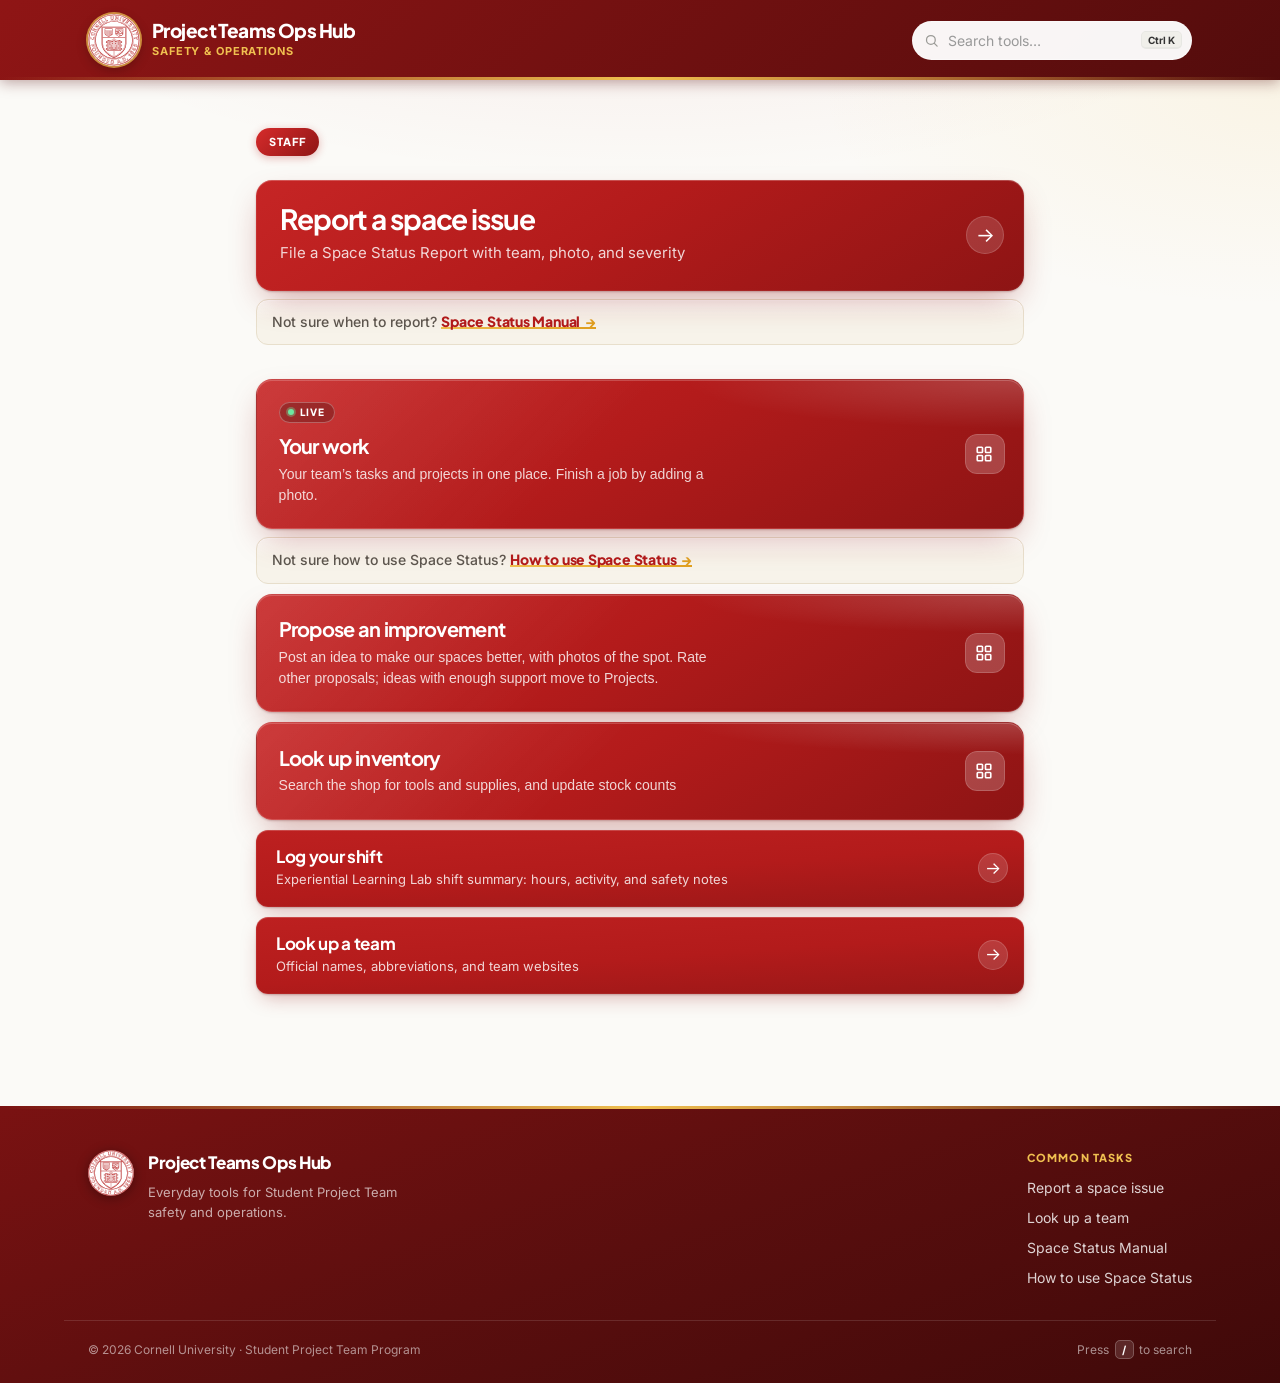
==== index.html @ 14229f73 "added people loop and added the link from admin to staff" ====
<!DOCTYPE html>
<html lang="en">
<!--
  Project Teams Ops Hub, Staff page.
  Everyday staff tasks + the Operations Team's open tasks (live, actionable).
  Admin and Command Center are separate pages, reachable only by shared link.
  Search: app.js | Styling: styles.css | Web app URL: config.js
-->
<head>
  <meta charset="UTF-8">
  <meta name="viewport" content="width=device-width, initial-scale=1.0">
  <title>Project Teams Ops Hub | Cornell</title>
  <link rel="icon" href="assets/favicon.svg" type="image/svg+xml">
  <link rel="preconnect" href="https://fonts.googleapis.com">
  <link rel="preconnect" href="https://fonts.gstatic.com" crossorigin>
  <link rel="stylesheet" href="https://fonts.googleapis.com/css2?family=Inter:wght@400;500;600&family=Plus+Jakarta+Sans:wght@600;700;800&display=swap" media="print" onload="this.media='all';this.onload=null">
  <noscript><link rel="stylesheet" href="https://fonts.googleapis.com/css2?family=Inter:wght@400;500;600&family=Plus+Jakarta+Sans:wght@600;700;800&display=swap"></noscript>
  <link rel="stylesheet" href="styles.css">
</head>
<body>

<div class="app-shell">
  <header class="app-header">
    <div class="header-inner">
      <a href="index.html" class="logo">
        <img src="assets/cornell-seal.svg" alt="Cornell University" class="logo-seal">
        <div class="logo-text-block">
          <div class="logo-text">Project Teams Ops Hub</div>
          <div class="logo-sub">Safety &amp; Operations</div>
        </div>
      </a>
      <div class="header-tools">
        <div class="header-search" role="search">
          <div class="search-box">
            <svg class="search-icon" viewBox="0 0 24 24" fill="none" stroke="currentColor" stroke-width="2" stroke-linecap="round" stroke-linejoin="round" aria-hidden="true"><circle cx="11" cy="11" r="7"></circle><line x1="21" y1="21" x2="16.65" y2="16.65"></line></svg>
            <input type="search" class="search-input" id="search" placeholder="Search tools…" autocomplete="off" aria-label="Search tools">
            <button type="button" class="search-clear" id="search-clear" aria-label="Clear search" hidden>&#10005;</button>
            <kbd class="search-kbd" id="search-kbd">/</kbd>
          </div>
          <div class="search-meta" id="search-meta" hidden>
            <span class="search-count" id="search-count"></span>
            <span class="search-hint"><kbd>&uarr;</kbd><kbd>&darr;</kbd> navigate &middot; <kbd>&crarr;</kbd> open &middot; <kbd>esc</kbd> clear</span>
          </div>
        </div>
      </div>
    </div>
  </header>

  <main class="page-main">
    <h1 class="sr-only">Project Teams Ops Hub</h1>

    <section class="hub-zone is-active" id="staff">
      <h2 class="zone-label">Staff</h2>

      <div class="action-group">
        <div class="category task-block task-featured" id="space" data-keywords="space status report spt stewardship issue manual">
          <a class="action" href="https://forms.gle/6DHYsEPonVtdALps5" target="_blank" rel="noopener" data-keywords="space status report form submit issue">
            <span class="action-title">Report a space issue</span>
            <span class="action-sub">File a Space Status Report with team, photo, and severity</span>
          </a>
          <p class="action-note" data-keywords="spt manual space status report guide runbook">
            Not sure when to report? <a href="https://docs.google.com/document/d/1-pAMO02ul8k7pg9sCfkmVZ5W5p4NuWzaG2ALOWn60hk/edit" target="_blank" rel="noopener">Space Status Manual</a>
          </p>
        </div>

        <div class="category task-block" data-keywords="your work tasks projects operations complete join how to">
          <button type="button" class="action action-dashboard" id="issues-open" data-keywords="your work tasks projects operations team open issues mark complete photos assigned join before after pick">
            <span class="action-badge">Live</span>
            <span class="action-title">Your work</span>
            <span class="action-sub">Your team&rsquo;s tasks and projects in one place. Finish a job by adding a photo.</span>
          </button>
          <p class="action-note" data-keywords="how to use space status guide walkthrough complete task join project">
            Not sure how to use Space Status? <a href="space-status-how-to.html">How to use Space Status</a>
          </p>
        </div>

        <button type="button" class="action category action-dashboard" id="proposals-open" data-new-until="2026-08-28" data-keywords="propose improvement idea proposal suggest vote rate rating stars impact effort review scout space upgrade fix new project swarm">
          <span class="action-badge action-badge--new" hidden>New</span>
          <span class="action-title">Propose an improvement</span>
          <span class="action-sub">Post an idea to make our spaces better, with photos of the spot. Rate other proposals; ideas with enough support move to Projects.</span>
        </button>
        <button type="button" class="action category action-dashboard" id="inventory-open" data-admin data-keywords="inventory stock supplies tools consumables parts materials find item on hand location where in stock look up search shop count update edit add">
          <span class="action-title">Look up inventory</span>
          <span class="action-sub">Search the shop for tools and supplies, and update stock counts</span>
        </button>
        <a class="action category task-block" id="ell" href="https://docs.google.com/forms/d/e/1FAIpQLSfUSbqVXJ8si5c-efXQl8k5LAvvhkTSrSVPWlNCaKUEbNGgog/viewform" target="_blank" rel="noopener" data-keywords="experiential learning lab ell shift summary form log student employee activity lab supply safety">
          <span class="action-title">Log your shift</span>
          <span class="action-sub">Experiential Learning Lab shift summary: hours, activity, and safety notes</span>
        </a>
        <a class="action category task-block" id="teams" href="https://docs.google.com/spreadsheets/d/1Md3bugxLvqHJQ7Htf3tHI-ARXeEQRFBU2zh6ho3XAfQ/edit" target="_blank" rel="noopener" data-keywords="project team names directory lookup abbreviation">
          <span class="action-title">Look up a team</span>
          <span class="action-sub">Official names, abbreviations, and team websites</span>
        </a>
      </div>

      <section class="category people-section" id="people" data-keywords="people roles staff team contact who directory email ops apps projects digital admin">
        <details class="people-fold">
          <summary class="people-head">
            <div class="people-head-text">
              <h3 class="people-label">The team <span class="people-count" id="people-count" hidden></span></h3>
              <p class="people-lede">Who to ask. Tap a name to email.</p>
            </div>
          </summary>
          <div class="people-filters" id="people-filters" hidden></div>
          <div class="people-directory is-loading" id="people-directory"></div>
        </details>
      </section>

    </section>

    <p class="no-results" id="no-results">No tools match your search.</p>
  </main>

  <div class="issues-panel" id="issues-panel" hidden data-embed-query="view=Operations%20Team&amp;act=1">
    <div class="issues-panel-backdrop" id="issues-panel-backdrop" aria-hidden="true"></div>
    <div class="issues-panel-dialog" role="dialog" aria-modal="true" aria-labelledby="issues-panel-title">
      <div class="issues-panel-accent" aria-hidden="true"></div>
      <header class="issues-panel-head">
        <div class="issues-panel-brand">
          <img src="assets/cornell-seal.svg" alt="" class="issues-panel-seal" aria-hidden="true">
          <div>
            <p class="issues-panel-eyebrow">Operations Team</p>
            <h2 class="issues-panel-title" id="issues-panel-title">Your work</h2>
          </div>
        </div>
        <div class="issues-panel-actions">
          <a class="issues-panel-btn issues-panel-btn--secondary" id="issues-panel-ext" href="#" target="_blank" rel="noopener" aria-label="Open full page">
            <svg width="16" height="16" viewBox="0 0 24 24" fill="none" stroke="currentColor" stroke-width="2.2" stroke-linecap="round" stroke-linejoin="round" aria-hidden="true"><path d="M18 13v6a2 2 0 0 1-2 2H5a2 2 0 0 1-2-2V8a2 2 0 0 1 2-2h6"></path><polyline points="15 3 21 3 21 9"></polyline><line x1="10" y1="14" x2="21" y2="3"></line></svg>
            Open full page
          </a>
          <button type="button" class="issues-panel-btn issues-panel-btn--close" id="issues-panel-close" aria-label="Close tasks">
            <svg width="18" height="18" viewBox="0 0 24 24" fill="none" stroke="currentColor" stroke-width="2.2" stroke-linecap="round" aria-hidden="true"><line x1="18" y1="6" x2="6" y2="18"></line><line x1="6" y1="6" x2="18" y2="18"></line></svg>
          </button>
        </div>
      </header>
      <div class="issues-seg" id="issues-seg" role="tablist" aria-label="Tasks or projects">
        <button type="button" class="issues-seg-btn is-active" id="seg-tasks" role="tab" aria-selected="true">Tasks</button>
        <button type="button" class="issues-seg-btn" id="seg-projects" role="tab" aria-selected="false">Projects <span class="issues-seg-new" id="seg-projects-new" hidden>New</span></button>
      </div>
      <div class="issues-embed-body is-loading" id="issues-embed-body">
        <div class="issues-loading" id="issues-loading" role="status" aria-live="polite">
          <div class="issues-loading-mark" aria-hidden="true"></div>
          <p class="issues-loading-text" id="issues-loading-text">Connecting to Space Status…</p>
          <p class="issues-loading-hint" id="issues-loading-hint">Fetching your team&rsquo;s open tasks</p>
          <div class="issues-loading-cards" aria-hidden="true">
            <div class="issues-skeleton-card"></div>
            <div class="issues-skeleton-card"></div>
            <div class="issues-skeleton-card issues-skeleton-card--short"></div>
          </div>
        </div>
        <iframe id="issues-frame" class="issues-frame" title="Operations Team open tasks"></iframe>
      </div>
      <div class="issues-embed-body is-loading" id="projects-embed-body" hidden>
        <div class="issues-loading" role="status" aria-live="polite">
          <div class="issues-loading-mark" aria-hidden="true"></div>
          <p class="issues-loading-text">Loading projects…</p>
          <p class="issues-loading-hint">Fetching projects you can join</p>
          <div class="issues-loading-cards" aria-hidden="true">
            <div class="issues-skeleton-card"></div>
            <div class="issues-skeleton-card issues-skeleton-card--short"></div>
          </div>
        </div>
        <iframe id="projects-frame" class="issues-frame" title="Projects"></iframe>
      </div>
      <p class="issues-fallback" id="issues-fallback" hidden>
        Could not load your tasks here.
        <a class="issues-panel-btn issues-panel-btn--primary issues-panel-btn--inline" id="issues-fallback-link" href="#" target="_blank" rel="noopener">Open in a new tab</a>
      </p>
    </div>
  </div>

  <div class="issues-panel" id="proposals-panel" hidden>
    <div class="issues-panel-backdrop" data-panel-backdrop aria-hidden="true"></div>
    <div class="issues-panel-dialog" role="dialog" aria-modal="true" aria-labelledby="proposals-panel-title">
      <div class="issues-panel-accent" aria-hidden="true"></div>
      <header class="issues-panel-head">
        <div class="issues-panel-brand">
          <img src="assets/cornell-seal.svg" alt="" class="issues-panel-seal" aria-hidden="true">
          <div>
            <p class="issues-panel-eyebrow">Improvements</p>
            <h2 class="issues-panel-title" id="proposals-panel-title">Proposals</h2>
          </div>
        </div>
        <div class="issues-panel-actions">
          <a class="issues-panel-btn issues-panel-btn--secondary" data-panel-ext href="#" target="_blank" rel="noopener" aria-label="Open full page">
            <svg width="16" height="16" viewBox="0 0 24 24" fill="none" stroke="currentColor" stroke-width="2.2" stroke-linecap="round" stroke-linejoin="round" aria-hidden="true"><path d="M18 13v6a2 2 0 0 1-2 2H5a2 2 0 0 1-2-2V8a2 2 0 0 1 2-2h6"></path><polyline points="15 3 21 3 21 9"></polyline><line x1="10" y1="14" x2="21" y2="3"></line></svg>
            Open full page
          </a>
          <button type="button" class="issues-panel-btn issues-panel-btn--close" data-panel-close aria-label="Close proposals">
            <svg width="18" height="18" viewBox="0 0 24 24" fill="none" stroke="currentColor" stroke-width="2.2" stroke-linecap="round" aria-hidden="true"><line x1="18" y1="6" x2="6" y2="18"></line><line x1="6" y1="6" x2="18" y2="18"></line></svg>
          </button>
        </div>
      </header>
      <div class="issues-embed-body is-loading" data-panel-body>
        <div class="issues-loading" role="status" aria-live="polite">
          <div class="issues-loading-mark" aria-hidden="true"></div>
          <p class="issues-loading-text">Opening the proposal board…</p>
          <p class="issues-loading-hint">Fetching ideas and their ratings</p>
          <div class="issues-loading-cards" aria-hidden="true">
            <div class="issues-skeleton-card"></div>
            <div class="issues-skeleton-card"></div>
            <div class="issues-skeleton-card issues-skeleton-card--short"></div>
          </div>
        </div>
        <iframe data-panel-frame class="issues-frame" title="Proposals"></iframe>
      </div>
      <p class="issues-fallback" data-panel-fallback hidden>
        Could not load the proposals here.
        <a class="issues-panel-btn issues-panel-btn--primary issues-panel-btn--inline" data-panel-fallback-link href="#" target="_blank" rel="noopener">Open in a new tab</a>
      </p>
    </div>
  </div>

  <div class="issues-panel" id="inventory-panel" hidden>
    <div class="issues-panel-backdrop" data-panel-backdrop aria-hidden="true"></div>
    <div class="issues-panel-dialog" role="dialog" aria-modal="true" aria-labelledby="inventory-panel-title">
      <div class="issues-panel-accent" aria-hidden="true"></div>
      <header class="issues-panel-head">
        <div class="issues-panel-brand">
          <img src="assets/cornell-seal.svg" alt="" class="issues-panel-seal" aria-hidden="true">
          <div>
            <p class="issues-panel-eyebrow">Shop</p>
            <h2 class="issues-panel-title" id="inventory-panel-title">Inventory</h2>
          </div>
        </div>
        <div class="issues-panel-actions">
          <a class="issues-panel-btn issues-panel-btn--secondary" data-panel-ext href="#" target="_blank" rel="noopener" aria-label="Open full page">
            <svg width="16" height="16" viewBox="0 0 24 24" fill="none" stroke="currentColor" stroke-width="2.2" stroke-linecap="round" stroke-linejoin="round" aria-hidden="true"><path d="M18 13v6a2 2 0 0 1-2 2H5a2 2 0 0 1-2-2V8a2 2 0 0 1 2-2h6"></path><polyline points="15 3 21 3 21 9"></polyline><line x1="10" y1="14" x2="21" y2="3"></line></svg>
            Open full page
          </a>
          <button type="button" class="issues-panel-btn issues-panel-btn--close" data-panel-close aria-label="Close inventory">
            <svg width="18" height="18" viewBox="0 0 24 24" fill="none" stroke="currentColor" stroke-width="2.2" stroke-linecap="round" aria-hidden="true"><line x1="18" y1="6" x2="6" y2="18"></line><line x1="6" y1="6" x2="18" y2="18"></line></svg>
          </button>
        </div>
      </header>
      <div class="issues-embed-body is-loading" data-panel-body>
        <div class="issues-loading" role="status" aria-live="polite">
          <div class="issues-loading-mark" aria-hidden="true"></div>
          <p class="issues-loading-text">Opening the shop catalog…</p>
          <p class="issues-loading-hint">Fetching items and stock counts</p>
          <div class="issues-loading-cards" aria-hidden="true">
            <div class="issues-skeleton-card"></div>
            <div class="issues-skeleton-card"></div>
            <div class="issues-skeleton-card issues-skeleton-card--short"></div>
          </div>
        </div>
        <iframe data-panel-frame class="issues-frame" title="Inventory"></iframe>
      </div>
      <p class="issues-fallback" data-panel-fallback hidden>
        Could not load inventory here.
        <a class="issues-panel-btn issues-panel-btn--primary issues-panel-btn--inline" data-panel-fallback-link href="#" target="_blank" rel="noopener">Open in a new tab</a>
      </p>
    </div>
  </div>

  <footer class="app-footer">
    <div class="footer-inner">
      <div class="footer-brand">
        <img src="assets/cornell-seal.svg" alt="" class="footer-seal" aria-hidden="true">
        <div>
          <div class="footer-title">Project Teams Ops Hub</div>
          <p class="footer-tagline">Everyday tools for Student Project Team safety and operations.</p>
        </div>
      </div>

      <nav class="footer-nav" aria-label="Footer">
        <div class="footer-col">
          <h4>Common tasks</h4>
          <a href="https://forms.gle/6DHYsEPonVtdALps5" target="_blank" rel="noopener">Report a space issue</a>
          <a href="https://docs.google.com/spreadsheets/d/1Md3bugxLvqHJQ7Htf3tHI-ARXeEQRFBU2zh6ho3XAfQ/edit" target="_blank" rel="noopener">Look up a team</a>
          <a href="https://docs.google.com/document/d/1-pAMO02ul8k7pg9sCfkmVZ5W5p4NuWzaG2ALOWn60hk/edit" target="_blank" rel="noopener">Space Status Manual</a>
          <a href="space-status-how-to.html">How to use Space Status</a>
        </div>
      </nav>
    </div>

    <div class="footer-bottom">
      <span>&copy; 2026 Cornell University &middot; Student Project Team Program</span>
      <span class="footer-press">Press <kbd>/</kbd> to search</span>
    </div>
  </footer>
</div>

<script src="config.js"></script>
<script src="app.js"></script>
</body>
</html>
---- styles.css ----
:root {
  --red: #b31b1b;
  --red-bright: #d62b2b;
  --red-dark: #8f1515;
  --gold: #f0c050;
  --gold-deep: #e0a020;
  --text: #16161a;
  --sub: #333;
  --line: #e7e7e3;
  --bg: #fbfaf7;
  --surface: #fff;
  --font: 'Inter', system-ui, -apple-system, sans-serif;
  --font-display: 'Plus Jakarta Sans', var(--font);
  --header-h: 80px;
  --page-max: 48rem;
  --content-max: 72rem;
  --radius: 12px;
  --radius-lg: 16px;
  --shadow-sm: 0 1px 3px rgba(20, 20, 30, 0.08);
  --shadow-md: 0 6px 18px rgba(20, 20, 30, 0.1);
}

*, *::before, *::after { box-sizing: border-box; margin: 0; padding: 0; }

/* Visually hidden, still announced by screen readers. */
.sr-only {
  position: absolute;
  width: 1px;
  height: 1px;
  padding: 0;
  margin: -1px;
  overflow: hidden;
  clip: rect(0, 0, 0, 0);
  white-space: nowrap;
  border: 0;
}

html { -webkit-font-smoothing: antialiased; text-rendering: optimizeLegibility; }

body {
  font-family: var(--font);
  font-size: 16px;
  line-height: 1.5;
  color: var(--text);
  background: var(--bg);
  background-image:
    radial-gradient(ellipse 90% 50% at 50% -10%, rgba(179, 27, 27, 0.08), transparent 60%),
    radial-gradient(ellipse 60% 40% at 100% 10%, rgba(240, 192, 80, 0.1), transparent 60%);
  background-attachment: fixed;
}

.app-shell { min-height: 100vh; display: flex; flex-direction: column; }

/* Header / masthead */

.app-header {
  position: sticky;
  top: 0;
  z-index: 40;
  height: var(--header-h);
  background: linear-gradient(135deg, #8f1515 0%, #6e1010 55%, #530c0c 100%);
  box-shadow: 0 2px 14px rgba(83, 12, 12, 0.4);
}

.app-header::after {
  content: '';
  position: absolute;
  left: 0; right: 0; bottom: 0;
  height: 3px;
  background: linear-gradient(90deg, rgba(240, 192, 80, 0) 0%, var(--gold) 50%, rgba(240, 192, 80, 0) 100%);
}

.header-inner {
  max-width: var(--content-max);
  width: 100%;
  height: 100%;
  margin: 0 auto;
  padding: 0 1.5rem;
  display: flex;
  align-items: center;
  justify-content: space-between;
  gap: 1rem;
}

.logo { display: flex; align-items: center; gap: .75rem; text-decoration: none; color: #fff; min-width: 0; }
.logo-seal {
  width: 52px;
  height: 52px;
  flex-shrink: 0;
  border-radius: 50%;
  background: #fff;
  box-shadow: 0 0 0 2px rgba(240, 192, 80, 0.7), 0 4px 12px rgba(0, 0, 0, 0.25);
}
.logo-text { font-family: var(--font-display); font-size: 1.1875rem; font-weight: 800; letter-spacing: -0.03em; line-height: 1.1; color: #fff; }
.logo-sub { font-size: .6875rem; font-weight: 700; text-transform: uppercase; letter-spacing: .08em; color: var(--gold); margin-top: .15rem; }

.header-tools {
  display: flex;
  align-items: center;
  justify-content: flex-end;
  gap: .75rem;
  flex: 1;
  min-width: 0;
}

/* Nav pills */

.hub-nav {
  display: flex;
  gap: .375rem;
  flex-shrink: 0;
  padding: .3125rem;
  background: rgba(0, 0, 0, 0.16);
  border: 1px solid rgba(255, 255, 255, 0.25);
  border-radius: 999px;
}

.hub-nav-btn {
  padding: .625rem 1.5rem;
  font: inherit;
  font-family: var(--font-display);
  font-size: 1rem;
  font-weight: 700;
  letter-spacing: -0.01em;
  color: rgba(255, 255, 255, 0.85);
  background: transparent;
  border: none;
  border-radius: 999px;
  cursor: pointer;
  transition: color .15s, background .15s, box-shadow .15s;
}

.hub-nav-btn:hover:not(.is-active) {
  color: #fff;
  background: rgba(255, 255, 255, 0.14);
}

.hub-nav-btn.is-active {
  color: var(--red-dark);
  background: #fff;
  box-shadow: 0 2px 10px rgba(0, 0, 0, 0.25), inset 0 0 0 1.5px rgba(240, 192, 80, 0.6);
}

/* Command Center — a peer destination, not a sub-item of Admin.
   Gold on burgundy is the loudest thing in the masthead, and the badge carries
   a live count, so it is informative as well as unmissable. */
.cmd-link {
  position: relative;
  display: inline-flex;
  align-items: center;
  gap: .5rem;
  flex-shrink: 0;
  padding: .6rem 1rem .6rem .85rem;
  font-family: var(--font-display);
  font-size: .8125rem;
  font-weight: 800;
  letter-spacing: .045em;
  text-transform: uppercase;
  color: #4d0f0f;
  text-decoration: none;
  white-space: nowrap;
  background: linear-gradient(180deg, #f4cd6b 0%, #e0a020 100%);
  border: 1px solid rgba(255, 255, 255, 0.5);
  border-radius: 999px;
  box-shadow: 0 3px 12px rgba(240, 192, 80, 0.35), inset 0 1px 0 rgba(255, 255, 255, 0.55);
  transition: transform .16s cubic-bezier(.22, 1, .36, 1), box-shadow .16s, filter .16s;
}

.cmd-link:hover {
  transform: translateY(-1px);
  box-shadow: 0 7px 20px rgba(240, 192, 80, 0.5), inset 0 1px 0 rgba(255, 255, 255, 0.6);
  filter: saturate(1.06);
}
.cmd-link:active { transform: translateY(0); }

/* On the Command Center page itself it becomes the current-page pill. */
.cmd-link.is-current {
  color: var(--red-dark);
  background: #fff;
  box-shadow: 0 2px 10px rgba(0, 0, 0, 0.25), inset 0 0 0 1.5px rgba(240, 192, 80, 0.7);
}

.cmd-dot {
  width: 7px;
  height: 7px;
  flex-shrink: 0;
  border-radius: 50%;
  background: #b31b1b;
  box-shadow: 0 0 0 3px rgba(179, 27, 27, 0.18);
  animation: cmd-pulse 2.2s ease-in-out infinite;
}

@keyframes cmd-pulse {
  0%, 100% { opacity: 1; transform: scale(1); }
  50% { opacity: .5; transform: scale(.78); }
}

.cmd-go { font-size: .9em; opacity: .65; transition: transform .18s cubic-bezier(.22, 1, .36, 1), opacity .15s; }
.cmd-link:hover .cmd-go { opacity: 1; transform: translateX(2px); }

/* Guide pages (docs, dev-guide) group Admin with a Command Center shortcut.
   These classes had no styles, so Command fell back to a raw blue link. Mirror
   the .cmd-link gold pill and drop the misleading caret. */
.hub-admin { display: inline-flex; align-items: center; gap: .375rem; }
.hub-admin-caret { display: none; }
.hub-admin-cmd {
  position: relative;
  display: inline-flex;
  align-items: center;
  gap: .45rem;
  flex-shrink: 0;
  padding: .55rem .9rem;
  font-family: var(--font-display);
  font-size: .78rem;
  font-weight: 800;
  letter-spacing: .045em;
  text-transform: uppercase;
  color: #4d0f0f;
  text-decoration: none;
  white-space: nowrap;
  background: linear-gradient(180deg, #f4cd6b 0%, #e0a020 100%);
  border: 1px solid rgba(255, 255, 255, 0.5);
  border-radius: 999px;
  box-shadow: 0 3px 12px rgba(240, 192, 80, 0.35), inset 0 1px 0 rgba(255, 255, 255, 0.55);
  transition: transform .16s cubic-bezier(.22, 1, .36, 1), box-shadow .16s, filter .16s;
}
.hub-admin-cmd:hover {
  transform: translateY(-1px);
  box-shadow: 0 7px 20px rgba(240, 192, 80, 0.5), inset 0 1px 0 rgba(255, 255, 255, 0.6);
  filter: saturate(1.06);
}
.hub-admin-cmd:active { transform: translateY(0); }
.hub-admin-cmd-dot {
  width: 7px; height: 7px; flex-shrink: 0; border-radius: 50%;
  background: #b31b1b; box-shadow: 0 0 0 3px rgba(179, 27, 27, 0.18);
  animation: cmd-pulse 2.2s ease-in-out infinite;
}
.hub-admin-cmd-go { font-size: .9em; opacity: .65; transition: transform .18s cubic-bezier(.22, 1, .36, 1), opacity .15s; }
.hub-admin-cmd:hover .hub-admin-cmd-go { opacity: 1; transform: translateX(2px); }

/* Live count of things needing attention. Hidden when there is nothing to say. */
.cmd-badge {
  display: inline-flex;
  align-items: center;
  justify-content: center;
  min-width: 20px;
  height: 20px;
  padding: 0 5px;
  font-family: var(--font);
  font-size: .6875rem;
  font-weight: 800;
  line-height: 1;
  color: #fff;
  background: var(--red);
  border-radius: 999px;
  box-shadow: 0 0 0 2px rgba(255, 255, 255, 0.55);
}
.cmd-badge[hidden] { display: none; }

/* ---- Header responsiveness ----------------------------------------------
   The masthead had no breakpoints: at 375px the logo alone was 267px, so the
   nav and search overlapped and the page scrolled sideways by ~259px. Nothing
   in a flex row shrinks unless you let it (min-width defaults to auto).      */

.logo { min-width: 0; }
.logo-text-block { min-width: 0; }
.logo-text { white-space: nowrap; overflow: hidden; text-overflow: ellipsis; }
.header-search { min-width: 0; }
.search-box { min-width: 0; }

@media (max-width: 1000px) {
  .hub-nav-btn { padding: .5rem 1rem; font-size: .9375rem; }
}

@media (max-width: 880px) {
  .logo-sub { display: none; }
  .logo-seal { width: 40px; height: 40px; }
  .logo-text { font-size: 1rem; }
}

/* NB: the mobile header layout lives in the existing @media (max-width:768px)
   block further down — don't add a second, competing breakpoint here. */

/* Narrow: drop the word "Center" so the button still fits beside the view pills. */
@media (max-width: 560px) {
  .cmd-text-full { display: none; }
}

@media (max-width: 420px) {
  .logo-seal { width: 34px; height: 34px; }
  .logo-text { font-size: .9375rem; }
  .hub-nav { padding: .25rem; gap: .25rem; }
  .hub-nav-btn { padding: .45rem .75rem; font-size: .875rem; }
  .cmd-link { padding: .45rem .7rem .45rem .6rem; font-size: .6875rem; gap: .35rem; }
  .search-kbd { display: none; }
}

/* Layout */

body:not(.is-searching) .hub-zone:not(.is-active) { display: none; }

.page-main {
  flex: 1;
  width: 100%;
  max-width: var(--content-max);
  margin: 0 auto;
  padding: 3rem 1.5rem 4rem;
  min-width: 0;
  overflow-x: hidden;
}

#staff {
  width: 100%;
  max-width: var(--page-max);
  margin-left: auto;
  margin-right: auto;
}

#admin {
  width: 100%;
}

/* Header search (shared across hub pages) */

.header-search {
  position: relative;
  flex: 1;
  max-width: 17.5rem;
  min-width: 9rem;
}

.header-search .search-box { position: relative; display: flex; align-items: center; }

.header-search .search-icon {
  position: absolute;
  left: .75rem;
  width: 15px;
  height: 15px;
  color: #9a9a96;
  pointer-events: none;
  transition: color .15s;
}

.header-search .search-box:focus-within .search-icon { color: var(--red); }

.header-search .search-input {
  width: 100%;
  padding: .5rem 2.6rem .5rem 2.2rem;
  font: inherit;
  font-size: .875rem;
  color: var(--text);
  background: rgba(255, 255, 255, 0.96);
  border: 1.5px solid rgba(255, 255, 255, 0.35);
  border-radius: 999px;
  outline: none;
  transition: border-color .15s, box-shadow .15s;
}

.header-search .search-input::placeholder { color: #999; }

.header-search .search-input:focus {
  border-color: #fff;
  box-shadow: 0 0 0 3px rgba(240, 192, 80, 0.35);
}

.header-search .search-kbd {
  position: absolute;
  right: .65rem;
  font-family: var(--font);
  font-size: .625rem;
  font-weight: 700;
  color: var(--sub);
  background: #f0efea;
  border: 1px solid var(--line);
  border-bottom-width: 2px;
  border-radius: 5px;
  padding: .15rem .35rem;
  line-height: 1;
  pointer-events: none;
}

.header-search .search-clear {
  position: absolute;
  right: .55rem;
  width: 22px;
  height: 22px;
  display: flex;
  align-items: center;
  justify-content: center;
  background: #ebeae4;
  border: none;
  border-radius: 50%;
  color: var(--sub);
  font-size: .75rem;
  line-height: 1;
  cursor: pointer;
  transition: background .15s, color .15s, transform .15s;
}

.header-search .search-clear:hover { background: #e0dfd8; color: var(--text); transform: scale(1.08); }

.header-search .search-clear[hidden],
.header-search .search-kbd[hidden] { display: none; }

.header-search .search-meta {
  position: absolute;
  top: calc(100% + .5rem);
  right: 0;
  left: auto;
  min-width: 100%;
  width: max-content;
  max-width: min(22rem, 70vw);
  display: flex;
  align-items: center;
  justify-content: space-between;
  gap: .75rem;
  margin: 0;
  padding: .625rem .85rem;
  font-size: .75rem;
  color: var(--sub);
  background: #fff;
  border: 1px solid var(--line);
  border-radius: 10px;
  box-shadow: var(--shadow-md);
  z-index: 20;
}

.header-search .search-meta[hidden] { display: none; }

.search-count { font-weight: 700; color: var(--red); }

.search-hint { color: #8a8a86; white-space: nowrap; }

.search-hint kbd {
  font-family: var(--font);
  font-size: .6875rem;
  font-weight: 700;
  background: #f0efea;
  border: 1px solid var(--line);
  border-radius: 4px;
  padding: .05rem .3rem;
  margin: 0 .08rem;
  color: var(--sub);
}

mark {
  background: linear-gradient(180deg, var(--gold), var(--gold-deep));
  color: #3a2600;
  border-radius: 3px;
  padding: 0 .12em;
  font-weight: 700;
}

.action.is-active-result {
  outline: 3px solid var(--gold);
  outline-offset: 2px;
}

/* Zones */

.hub-zone { scroll-margin-top: calc(var(--header-h) + 1rem); }
.admin-block, .task-block { scroll-margin-top: calc(var(--header-h) + 1rem); }
#admin .admin-block { scroll-margin-top: calc(var(--header-h) + 1.25rem); }
/* On mobile the sidebar collapses to a sticky bar above the content. */
@media (max-width: 720px) {
  #admin .admin-block { scroll-margin-top: calc(var(--header-h) + 4.5rem); }
}
.hub-zone.hidden { display: none; }

/* When a search matches multiple views, separate the stacked zones clearly. */
body.is-searching .hub-zone:not(.hidden) ~ .hub-zone:not(.hidden) {
  margin-top: 2.5rem;
  padding-top: 2.5rem;
  border-top: 1.5px solid var(--line);
}

.zone-label {
  display: inline-block;
  font-family: var(--font-display);
  font-size: .6875rem;
  font-weight: 800;
  text-transform: uppercase;
  letter-spacing: .1em;
  color: #fff;
  background: linear-gradient(135deg, var(--red-bright), var(--red-dark));
  padding: .35rem .8rem;
  border-radius: 999px;
  margin-bottom: 1.5rem;
  box-shadow: 0 2px 8px rgba(179, 27, 27, 0.3);
}

/* Action buttons (base) */

.action-group { display: flex; flex-direction: column; gap: .625rem; }

.action {
  position: relative;
  display: flex;
  flex-direction: column;
  gap: .2rem;
  width: 100%;
  padding: 1rem 3.25rem 1.0625rem 1.25rem;
  text-decoration: none;
  text-align: left;
  border-radius: var(--radius);
  cursor: pointer;
  transition: transform .18s cubic-bezier(.22,1,.36,1), box-shadow .18s ease, background .18s ease, border-color .18s ease;
}

.action-title { font-family: var(--font-display); font-size: 1.0625rem; font-weight: 700; letter-spacing: -0.02em; line-height: 1.25; }
.action-sub { font-size: .8125rem; font-weight: 400; line-height: 1.5; max-width: none; }

/* arrow chip shared geometry */
.action::after {
  content: '\2192';
  position: absolute;
  right: 1rem;
  top: 50%;
  transform: translateY(-50%);
  width: 30px;
  height: 30px;
  display: flex;
  align-items: center;
  justify-content: center;
  border-radius: 50%;
  font-size: 1.0625rem;
  transition: transform .18s ease, background .18s ease, color .18s ease;
}

/* Staff buttons, all Cornell red. The depth comes from restraint rather than a strong
   gradient: a narrow tonal range, a hairline top highlight so the surface reads as lit
   from above, and a two-part red-tinted shadow (a tight contact edge plus a soft
   ambient one) instead of a single grey blur. */

#staff .action {
  color: #fff;
  background: linear-gradient(176deg, #bd2020 0%, var(--red) 52%, #971717 100%);
  box-shadow:
    0 1px 2px rgba(94, 13, 13, 0.24),
    0 8px 20px -6px rgba(143, 21, 21, 0.34),
    inset 0 1px 0 rgba(255, 255, 255, 0.14),
    inset 0 0 0 1px rgba(255, 255, 255, 0.05);
}

#staff .action-title { color: #fff; }
#staff .action-sub { color: rgba(255, 255, 255, 0.82); }

#staff .action::after {
  background: rgba(255, 255, 255, 0.14);
  color: #fff;
  box-shadow: inset 0 0 0 1px rgba(255, 255, 255, 0.16);
}

#staff .action:hover {
  transform: translateY(-2px);
  box-shadow:
    0 2px 4px rgba(94, 13, 13, 0.22),
    0 16px 32px -10px rgba(143, 21, 21, 0.44),
    inset 0 1px 0 rgba(255, 255, 255, 0.18),
    inset 0 0 0 1px rgba(255, 255, 255, 0.07);
}

#staff .action:hover::after { background: rgba(255, 255, 255, 0.24); transform: translateY(-50%) translateX(3px); }

#staff .action:active {
  transform: translateY(0);
  box-shadow:
    0 1px 2px rgba(94, 13, 13, 0.26),
    0 4px 10px -4px rgba(143, 21, 21, 0.3),
    inset 0 1px 0 rgba(255, 255, 255, 0.1);
}

/* Featured staff task */

.task-featured { display: flex; flex-direction: column; margin-bottom: 1.5rem; }

#staff .task-featured .action {
  padding: 1.5rem 3.5rem 1.625rem 1.5rem;
  border-radius: var(--radius-lg);
  background: linear-gradient(148deg, #c62525 0%, var(--red) 46%, #8d1414 100%);
  box-shadow:
    0 1px 2px rgba(94, 13, 13, 0.26),
    0 14px 34px -10px rgba(143, 21, 21, 0.42),
    inset 0 1px 0 rgba(255, 255, 255, 0.18),
    inset 0 0 0 1px rgba(255, 255, 255, 0.06);
}

#staff .task-featured .action:hover {
  box-shadow:
    0 2px 4px rgba(94, 13, 13, 0.24),
    0 22px 44px -12px rgba(143, 21, 21, 0.5),
    inset 0 1px 0 rgba(255, 255, 255, 0.22),
    inset 0 0 0 1px rgba(255, 255, 255, 0.08);
}

#staff .task-featured .action-title { font-size: 1.75rem; letter-spacing: -0.04em; line-height: 1.05; }
#staff .task-featured .action-sub { font-size: .9375rem; margin-top: .35rem; }

#staff .task-featured .action::after {
  width: 38px; height: 38px; font-size: 1.25rem;
  right: 1.25rem;
}

/* Staff people directory (Contact Info tab: name, email, Roles) */

.people-section {
  margin-top: 2.75rem;
  padding-top: 1.75rem;
  border-top: 1.5px solid var(--line);
}

.people-head {
  display: flex;
  align-items: flex-start;
  justify-content: space-between;
  gap: 1rem;
  cursor: pointer;
  list-style: none;
}

.people-head-text { min-width: 0; flex: 1; }

.people-fold[open] > .people-head { margin-bottom: 1rem; }

.people-head::-webkit-details-marker { display: none; }
.people-head::marker { content: none; }

.people-head::after {
  content: '\25BE';
  flex-shrink: 0;
  margin-top: .15rem;
  font-size: 1.15rem;
  line-height: 1;
  color: #8a847c;
}

.people-fold[open] > .people-head::after {
  content: '\25B4';
  margin-top: .2rem;
}

.people-label {
  font-family: var(--font-display);
  font-size: 1.35rem;
  font-weight: 800;
  letter-spacing: -0.04em;
  line-height: 1.1;
  color: var(--text);
}

.people-count {
  font-size: .8125rem;
  font-weight: 700;
  letter-spacing: 0;
  color: #8a847c;
  margin-left: .35rem;
}

.people-label::after {
  content: '';
  display: block;
  width: 46px;
  height: 3px;
  margin-top: .5rem;
  border-radius: 99px;
  background: linear-gradient(90deg, var(--red-dark), var(--red), var(--gold));
}

.people-lede {
  margin-top: .45rem;
  font-size: .875rem;
  color: var(--sub);
}

.people-filters {
  display: flex;
  flex-wrap: wrap;
  gap: .4rem;
  margin: 1.05rem 0 1.25rem;
}

.people-filters[hidden],
.people-group[hidden] { display: none; }

.people-chip {
  appearance: none;
  font-family: var(--font-display);
  font-size: .8125rem;
  font-weight: 700;
  letter-spacing: -0.01em;
  color: var(--text);
  background: #fff;
  border: 1.5px solid var(--line);
  border-radius: 999px;
  padding: .38rem .75rem;
  cursor: pointer;
  line-height: 1.2;
}

.people-chip span {
  font-size: .6875rem;
  font-weight: 800;
  color: #8a847c;
  margin-left: .15rem;
}

.people-chip:hover { border-color: #cfcbc3; background: #faf9f6; }

.people-chip.is-active {
  color: #fff;
  background: linear-gradient(180deg, #d62b2b, var(--red) 55%, var(--red-dark));
  border-color: transparent;
  box-shadow: 0 4px 12px rgba(179, 27, 27, .22);
}

.people-chip.is-active span { color: rgba(255,255,255,.82); }

.people-directory.is-loading {
  display: grid;
  gap: .55rem;
}

.people-directory.is-loading::before,
.people-directory.is-loading::after {
  content: '';
  height: 3.35rem;
  border-radius: 14px;
  background: #efece4;
}

.people-group + .people-group { margin-top: 1.35rem; }

.people-group-label {
  display: flex;
  align-items: baseline;
  gap: .4rem;
  font-family: var(--font-display);
  font-size: .6875rem;
  font-weight: 800;
  letter-spacing: .12em;
  text-transform: uppercase;
  color: #7a746c;
  margin-bottom: .45rem;
}

.people-group-label span {
  letter-spacing: 0;
  font-size: .6875rem;
  color: #b0aaa2;
}

.people-list {
  display: grid;
  grid-template-columns: 1fr;
  gap: .45rem;
}

@media (min-width: 640px) {
  .people-list { grid-template-columns: 1fr 1fr; }
}

.people-card {
  --tone: #8f1515;
  position: relative;
  display: flex;
  align-items: flex-start;
  gap: .75rem;
  min-width: 0;
  padding: .7rem .85rem .7rem .95rem;
  text-decoration: none;
  color: inherit;
  background: #fff;
  border: 1px solid #ece8df;
  border-radius: 14px;
  box-shadow: 0 1px 2px rgba(20, 20, 30, 0.04);
  transition: border-color .15s ease, box-shadow .15s ease, background .15s ease;
}

.people-card::before {
  content: '';
  position: absolute;
  left: 0;
  top: 10px;
  bottom: 10px;
  width: 3px;
  border-radius: 99px;
  background: var(--tone);
}

a.people-card:hover,
a.people-card:focus-visible {
  border-color: color-mix(in srgb, var(--tone) 32%, #ece8df);
  box-shadow: 0 8px 20px -12px rgba(20, 20, 30, 0.42);
  background: #fffdf8;
}

a.people-card:focus-visible,
a.people-card.is-active-result {
  outline: 2px solid var(--gold);
  outline-offset: 2px;
}

.people-card--static { cursor: default; }

.people-card--admin { --tone: #c9a227; }
.people-card--ops { --tone: #b31b1b; }
.people-card--projects { --tone: #c4891a; }
.people-card--apps { --tone: #6e1010; }
.people-card--digital { --tone: #3a3a44; }
.people-card--lead { --tone: #7a1f1f; }
.people-card--coord { --tone: #6b5a3a; }
.people-card--staff { --tone: #6b645c; }

.people-avatar {
  flex-shrink: 0;
  width: 36px;
  height: 36px;
  margin-top: 1px;
  border-radius: 50%;
  display: flex;
  align-items: center;
  justify-content: center;
  font-family: var(--font-display);
  font-size: .75rem;
  font-weight: 800;
  letter-spacing: .04em;
  color: #fff;
  background: var(--tone);
}

.people-card--admin .people-avatar { color: #3a2a08; }

.people-body {
  min-width: 0;
  flex: 1;
  display: flex;
  flex-direction: column;
  gap: .1rem;
}

.people-name {
  font-family: var(--font-display);
  font-size: .9375rem;
  font-weight: 800;
  letter-spacing: -0.03em;
  color: var(--text);
  line-height: 1.15;
  white-space: nowrap;
  overflow: hidden;
  text-overflow: ellipsis;
}

.people-role {
  font-size: .6875rem;
  font-weight: 600;
  color: var(--tone);
  line-height: 1.35;
}

.people-email {
  font-size: .75rem;
  font-weight: 500;
  color: #8a847c;
  white-space: nowrap;
  overflow: hidden;
  text-overflow: ellipsis;
}

.action-note {
  margin-top: .5rem;
  padding: .7rem .95rem .75rem;
  font-size: .875rem;
  font-weight: 500;
  line-height: 1.45;
  color: #5c574f;
  background:
    linear-gradient(180deg, rgba(255,255,255,.7), transparent 42%),
    #f7f3ea;
  border: 1px solid #e8dfcc;
  border-radius: 12px;
  box-shadow: 0 1px 0 rgba(255, 255, 255, .85) inset;
}
.action-note a {
  font-family: var(--font-display);
  font-weight: 800;
  letter-spacing: -.015em;
  color: var(--red);
  text-decoration: none;
  background-image: linear-gradient(90deg, var(--gold), var(--gold-deep));
  background-size: 100% 2px;
  background-position: 0 92%;
  background-repeat: no-repeat;
}
.action-note a::after {
  content: '\2192';
  display: inline-block;
  margin-left: .35em;
  font-weight: 800;
  color: var(--gold-deep);
  transition: transform .18s ease;
}
.action-note a:hover { color: var(--red-dark); }
.action-note a:hover::after { transform: translateX(3px); }


/* Open issues dashboard — slide-over panel */

.issues-panel {
  position: fixed;
  inset: 0;
  z-index: 100;
  display: flex;
  align-items: stretch;
  justify-content: flex-end;
  pointer-events: none;
}

.issues-panel[hidden] { display: none; }

.issues-panel.is-open { pointer-events: auto; }

.issues-panel-backdrop {
  position: absolute;
  inset: 0;
  background: rgba(14, 14, 18, 0.52);
  backdrop-filter: blur(4px);
  opacity: 0;
  transition: opacity .32s ease;
}

.issues-panel.is-open .issues-panel-backdrop { opacity: 1; }

.issues-panel-dialog {
  position: relative;
  z-index: 1;
  display: flex;
  flex-direction: column;
  width: 100%;
  max-width: 56rem;
  min-width: 0;
  height: 100%;
  background: #f5f4f0;
  box-shadow: -12px 0 48px rgba(20, 20, 30, 0.22);
  transform: translateX(100%);
  transition: transform .36s cubic-bezier(.22, 1, .36, 1);
  overflow: hidden;
}

.issues-panel.is-open .issues-panel-dialog { transform: translateX(0); }

.issues-panel-accent {
  position: absolute;
  top: 0;
  left: 0;
  right: 0;
  height: 4px;
  background: linear-gradient(90deg, #8f1515 0%, var(--red) 45%, var(--gold) 100%);
  z-index: 2;
}

.issues-panel-head {
  flex-shrink: 0;
  display: flex;
  align-items: center;
  justify-content: space-between;
  gap: .75rem;
  min-width: 0;
  padding: .7rem 1.1rem;
  background: linear-gradient(180deg, #fff 0%, #fafaf8 100%);
  border-bottom: 1.5px solid var(--line);
}

.issues-panel-brand {
  display: flex;
  align-items: center;
  gap: .6rem;
  min-width: 0;
}

.issues-panel-seal {
  width: 30px;
  height: 30px;
  flex-shrink: 0;
  border-radius: 50%;
  background: #fff;
  box-shadow: 0 0 0 1.5px rgba(240, 192, 80, 0.6), 0 2px 6px rgba(0, 0, 0, 0.1);
}

.issues-panel-eyebrow {
  font-family: var(--font-display);
  font-size: .6875rem;
  font-weight: 800;
  text-transform: uppercase;
  letter-spacing: .12em;
  color: var(--red);
}

.issues-panel-title {
  font-family: var(--font-display);
  font-size: 1.15rem;
  font-weight: 800;
  letter-spacing: -0.03em;
  line-height: 1.1;
  margin-top: .05rem;
  color: var(--text);
}

.issues-panel-sub {
  margin-top: .3rem;
  font-size: .8125rem;
  color: var(--sub);
  line-height: 1.45;
}

.issues-panel-actions {
  display: flex;
  align-items: center;
  gap: .5rem;
  flex-shrink: 0;
}

.issues-panel-btn {
  display: inline-flex;
  align-items: center;
  justify-content: center;
  gap: .4rem;
  font-family: var(--font-display);
  font-size: .78rem;
  font-weight: 700;
  letter-spacing: -0.01em;
  line-height: 1;
  padding: .5rem .8rem;
  border-radius: 9px;
  border: 1.5px solid transparent;
  cursor: pointer;
  text-decoration: none;
  transition: transform .16s ease, box-shadow .16s ease, background .16s ease, border-color .16s ease, color .16s ease;
}

.issues-panel-btn--secondary {
  color: var(--text);
  background: var(--surface);
  border-color: var(--line);
  box-shadow: var(--shadow-sm);
}

.issues-panel-btn--secondary:hover {
  border-color: rgba(179, 27, 27, 0.35);
  color: var(--red-dark);
  transform: translateY(-1px);
  box-shadow: var(--shadow-md);
}

.issues-panel-btn--close {
  width: 2.1rem;
  height: 2.1rem;
  padding: 0;
  color: var(--sub);
  background: var(--surface);
  border-color: var(--line);
  box-shadow: var(--shadow-sm);
}

.issues-panel-btn--close:hover {
  color: var(--red);
  border-color: rgba(179, 27, 27, 0.35);
  background: #fff8f8;
}

.issues-panel-btn--primary {
  color: #fff;
  background: linear-gradient(180deg, var(--red-bright) 0%, var(--red) 55%, var(--red-dark) 100%);
  box-shadow: 0 4px 14px rgba(179, 27, 27, 0.28);
}

.issues-panel-btn--primary:hover {
  transform: translateY(-1px);
  box-shadow: 0 8px 20px rgba(179, 27, 27, 0.36);
}

.issues-seg {
  display: flex;
  gap: .25rem;
  align-self: center;
  flex: 0 0 auto;
  margin: .75rem 0 .1rem;
  padding: .25rem;
  background: #efeee9;
  border-radius: 11px;
}
.issues-seg-btn {
  appearance: none;
  border: none;
  cursor: pointer;
  font-family: var(--font-display);
  font-size: .8125rem;
  font-weight: 700;
  letter-spacing: -0.01em;
  color: var(--sub);
  background: transparent;
  padding: .5rem 1.2rem;
  border-radius: 8px;
  display: inline-flex;
  align-items: center;
  gap: .4rem;
  transition: background .16s ease, color .16s ease, box-shadow .16s ease;
}
.issues-seg-btn:hover { color: var(--text); }
.issues-seg-btn.is-active {
  color: var(--red);
  background: #fff;
  box-shadow: 0 1px 3px rgba(20, 20, 30, .12);
}
.issues-seg-new {
  font-size: .62rem;
  font-weight: 800;
  letter-spacing: .06em;
  text-transform: uppercase;
  color: #8a5a00;
  background: #f8e7b0;
  border-radius: 999px;
  padding: .12rem .4rem;
  line-height: 1.2;
}
.issues-seg-new[hidden] { display: none; }

.issues-embed-body {
  position: relative;
  flex: 1;
  min-height: 0;
  min-width: 0;
  overflow: hidden;
  background: #f5f4f0;
}

.issues-loading {
  position: absolute;
  inset: 0;
  z-index: 1;
  display: flex;
  flex-direction: column;
  align-items: center;
  padding: 2.5rem 1.5rem;
  background: linear-gradient(180deg, #fafaf8 0%, #f5f4f0 100%);
  transition: opacity .35s ease, visibility .35s ease;
}

.issues-embed-body:not(.is-loading) .issues-loading {
  opacity: 0;
  visibility: hidden;
  pointer-events: none;
}

.issues-loading-mark {
  width: 3rem;
  height: 3rem;
  border-radius: 50%;
  border: 3px solid rgba(179, 27, 27, 0.12);
  border-top-color: var(--red);
  animation: issues-spin .75s linear infinite;
  margin-bottom: .25rem;
}

.issues-loading-text {
  font-family: var(--font-display);
  font-size: 1rem;
  font-weight: 800;
  letter-spacing: -0.02em;
  color: var(--text);
  margin-top: .5rem;
}

.issues-loading-hint {
  font-size: .8125rem;
  color: var(--sub);
  text-align: center;
  max-width: 18rem;
  line-height: 1.5;
  margin-top: .25rem;
}

.issues-loading-cards {
  width: min(22rem, 100%);
  margin-top: 1.75rem;
  display: flex;
  flex-direction: column;
  gap: .75rem;
}

.issues-skeleton-card {
  height: 5.5rem;
  border-radius: 14px;
  background: linear-gradient(90deg, #ececea 0%, #f8f8f6 50%, #ececea 100%);
  background-size: 200% 100%;
  animation: issues-shimmer 1.4s ease-in-out infinite;
  border: 1.5px solid #e7e7e3;
}

.issues-skeleton-card--short { height: 4rem; animation-delay: .2s; }

@keyframes issues-spin { to { transform: rotate(360deg); } }

@keyframes issues-shimmer {
  0% { background-position: 100% 0; }
  100% { background-position: -100% 0; }
}

.issues-frame {
  display: block;
  width: 100%;
  height: 100%;
  border: none;
  background: #f5f4f0;
  opacity: 0;
  transition: opacity .4s ease;
}

.issues-embed-body:not(.is-loading) .issues-frame { opacity: 1; }

.issues-fallback {
  flex-shrink: 0;
  display: flex;
  flex-direction: column;
  align-items: center;
  gap: .75rem;
  padding: 1.25rem 1.5rem 1.5rem;
  font-size: .875rem;
  color: var(--sub);
  text-align: center;
  background: var(--surface);
  border-top: 1.5px solid var(--line);
}

.issues-fallback[hidden] { display: none; }

.issues-panel-btn--inline { margin-top: 0; }

body.issues-panel-open { overflow: hidden; }

@media (max-width: 640px) {
  .issues-panel-dialog { max-width: none; }
  .issues-panel-head {
    padding: .7rem .9rem;
  }
  .issues-panel-seal { width: 28px; height: 28px; }
  .issues-panel-title { font-size: 1.05rem; }
  .issues-panel-btn--secondary {
    width: 2.1rem;
    height: 2.1rem;
    padding: 0;
    font-size: 0;
    gap: 0;
  }
}

/* Team self-service: see your open issues */

.status-check {
  margin-bottom: 1.5rem;
  padding: 1.5rem;
  background: var(--surface);
  border: 1.5px solid var(--line);
  border-radius: var(--radius-lg);
  box-shadow: var(--shadow-sm);
}

.status-head { display: flex; flex-direction: column; gap: .15rem; margin-bottom: 1rem; }

.status-eyebrow {
  font-size: .6875rem;
  font-weight: 800;
  text-transform: uppercase;
  letter-spacing: .14em;
  color: var(--red);
}

.status-title {
  font-family: var(--font-display);
  font-size: 1.375rem;
  font-weight: 800;
  letter-spacing: -0.03em;
  color: var(--text);
  line-height: 1.15;
}

.status-sub { font-size: .875rem; color: var(--sub); }

.status-picker { display: flex; flex-wrap: wrap; gap: .625rem; }

.status-select {
  flex: 1;
  min-width: 0;
  font: inherit;
  font-size: .9375rem;
  color: var(--text);
  background: #fff;
  border: 1.5px solid var(--line);
  border-radius: 10px;
  padding: .75rem .9rem;
  outline: none;
  cursor: pointer;
  transition: border-color .15s, box-shadow .15s;
}

.status-select:focus { border-color: var(--red); box-shadow: 0 0 0 4px rgba(179, 27, 27, 0.12); }

.status-go {
  flex-shrink: 0;
  font-family: var(--font-display);
  font-size: .9375rem;
  font-weight: 700;
  letter-spacing: -0.01em;
  color: #fff;
  background: linear-gradient(180deg, var(--red-bright) 0%, var(--red) 55%, var(--red-dark) 100%);
  border: none;
  border-radius: 10px;
  padding: 0 1.5rem;
  cursor: pointer;
  box-shadow: 0 4px 14px rgba(179, 27, 27, 0.28);
  transition: transform .18s cubic-bezier(.22,1,.36,1), box-shadow .18s ease;
}

.status-go:hover { transform: translateY(-2px); box-shadow: 0 10px 24px rgba(179, 27, 27, 0.4); }
.status-go:active { transform: translateY(0); }

.status-msg { margin-top: .75rem; font-size: .8125rem; color: var(--sub); }
.status-msg[hidden] { display: none; }

/* Admin category color system */

#space-admin { --cat: #c0392b; --cat-deep: #8f261c; --glow: rgba(192, 57, 43, 0.3); }
#ell-admin   { --cat: #e08a1e; --cat-deep: #a4630f; --glow: rgba(224, 138, 30, 0.3); }
#access      { --cat: #2563c9; --cat-deep: #1a468f; --glow: rgba(37, 99, 201, 0.3); }
#compliance  { --cat: #1f9d5b; --cat-deep: #156f40; --glow: rgba(31, 157, 91, 0.3); }
#projects-admin { --cat: #b8791a; --cat-deep: #82530b; --glow: rgba(184, 121, 26, 0.3); }
#fleet       { --cat: #7c3aed; --cat-deep: #5b27b0; --glow: rgba(124, 58, 237, 0.3); }
#inventory   { --cat: #0d9488; --cat-deep: #0a6d64; --glow: rgba(13, 148, 136, 0.3); }
#scripts     { --cat: #444d56; --cat-deep: #1b1f24; --glow: rgba(27, 31, 36, 0.3); }

#admin .zone-label { background: linear-gradient(135deg, #3a3a44, #16161a); box-shadow: 0 2px 8px rgba(20, 20, 30, 0.25); }

/* Admin section nav */

/* Admin sidebar layout */

.admin-layout { display: grid; grid-template-columns: 184px minmax(0, 1fr); gap: 2.25rem; align-items: start; min-width: 0; }
.admin-layout[hidden] { display: none; }

.admin-list { display: flex; flex-direction: column; gap: 2rem; min-width: 0; }

.admin-side { position: sticky; top: calc(var(--header-h) + 1.25rem); }

.admin-side-label {
  display: block;
  font-family: var(--font-display);
  font-size: .6875rem;
  font-weight: 800;
  text-transform: uppercase;
  letter-spacing: .12em;
  color: var(--sub);
  padding: 0 .8rem;
  margin-bottom: .55rem;
}

.admin-nav { display: flex; flex-direction: column; gap: .1rem; }
.admin-nav[hidden] { display: none; }

.admin-nav a {
  display: flex;
  align-items: center;
  gap: .6rem;
  padding: .55rem .8rem;
  border-radius: 9px;
  border-left: 2.5px solid transparent;
  font-family: var(--font-display);
  font-size: .875rem;
  font-weight: 700;
  letter-spacing: -0.01em;
  line-height: 1.25;
  color: var(--text);
  text-decoration: none;
  transition: background .15s ease, color .15s ease, border-color .15s ease;
}

.admin-nav a:hover { background: rgba(179, 27, 27, 0.05); }

.admin-nav a.admin-nav-back {
  color: var(--sub);
  margin-bottom: .45rem;
  padding-bottom: .7rem;
  border-left: none;
  border-bottom: 1px solid var(--line);
  border-radius: 9px;
  font-weight: 800;
}

.admin-nav a.admin-nav-back:hover {
  color: var(--red);
  background: rgba(179, 27, 27, 0.05);
}

.admin-nav .back-arrow {
  flex-shrink: 0;
  width: 1em;
  font-size: .95em;
  line-height: 1;
  color: inherit;
}

.admin-nav a.active {
  color: var(--chip, var(--red));
  background: color-mix(in srgb, var(--chip, var(--red)) 9%, transparent);
  border-left-color: var(--chip, var(--red));
}

.admin-nav .dot {
  flex-shrink: 0;
  width: 9px; height: 9px;
  background: var(--chip, var(--red));
  box-shadow: 0 0 0 3px color-mix(in srgb, var(--chip, var(--red)) 15%, transparent);
}

@media (max-width: 720px) {
  .admin-layout { grid-template-columns: minmax(0, 1fr); gap: 0; }
  .admin-side {
    position: static;
    min-width: 0;
    margin: 0 0 .9rem;
    padding: 0 0 .55rem;
    background: transparent;
    backdrop-filter: none;
    border-bottom: 1.5px solid var(--line);
    width: 100%!important;
  
  }
  .admin-side-label { display: block; padding-left: 0; margin-bottom: .4rem; }
  .admin-nav {
    flex-direction: row;
    flex-wrap: nowrap;
    gap: .4rem;
    overflow-x: auto;
    -webkit-overflow-scrolling: touch;
    padding-bottom: .35rem;
    scrollbar-width: none;
  }
  .admin-nav::-webkit-scrollbar { display: none; }
  .admin-nav a {
    width: auto;
    flex: 0 0 auto;
    white-space: nowrap;
    gap: .45rem;
    border: 1.5px solid var(--line);
    border-radius: 999px;
    padding: .4rem .75rem;
    font-size: .8rem;
    background: #fff;
  }
  .admin-nav a.active {
    border-color: var(--chip, var(--red));
    background: color-mix(in srgb, var(--chip, var(--red)) 10%, transparent);
  }
  .admin-nav a.admin-nav-back {
    margin-bottom: 0;
    padding: .4rem .75rem;
    border-bottom: none;
    color: var(--red);
    border-color: color-mix(in srgb, var(--red) 35%, var(--line));
  }
  .admin-nav .dot { width: 7px; height: 7px; box-shadow: 0 0 0 2px color-mix(in srgb, var(--chip, var(--red)) 18%, transparent); }
}

.admin-block.hidden, .category.hidden, .task-block.hidden, .action.hidden, button.action.hidden, .people-card.hidden { display: none; }

.admin-label {
  display: flex;
  align-items: center;
  gap: .5rem;
  font-family: var(--font-display);
  font-size: 1.1875rem;
  font-weight: 800;
  letter-spacing: -0.03em;
  color: var(--cat-deep);
  margin-bottom: .875rem;
}

.admin-label::before {
  content: '';
  width: 12px; height: 12px;
  border-radius: 4px;
  background: var(--cat);
}

.admin-label::after {
  content: '';
  flex: 1;
  height: 1.5px;
  background: var(--line);
  margin-left: .5rem;
}

#admin .action {
  color: #fff;
  background: linear-gradient(180deg, var(--cat) 0%, var(--cat-deep) 100%);
  box-shadow: 0 4px 14px var(--glow);
}

#admin .action-title { color: #fff; }
#admin .action-sub { color: rgba(255, 255, 255, 0.85); }

#admin .action::after { background: rgba(255, 255, 255, 0.18); color: #fff; }

#admin .action:hover {
  transform: translateY(-3px);
  box-shadow: 0 12px 28px var(--glow);
}

#admin .action:hover::after { background: rgba(255, 255, 255, 0.28); transform: translateY(-50%) translateX(3px); }
#admin .action:active { transform: translateY(-1px); }

#admin button.action {
  font: inherit;
  border: none;
  -webkit-appearance: none;
  appearance: none;
}

/* Featured dashboard opener, the hero CTA (Space admin, and the Staff panel openers).
   Admin keeps its per-category hue via --cat; staff falls back to the red palette. */

#space-admin .action-dashboard,
#projects-admin .action-dashboard,
#inventory .action-dashboard,
#staff .action-dashboard {
  padding: 1.35rem 3.75rem 1.4rem 1.35rem;
  border-radius: var(--radius-lg);
  background:
    linear-gradient(135deg, rgba(255, 255, 255, 0.1) 0%, transparent 44%),
    linear-gradient(148deg,
      var(--cat, #c62525) 0%,
      var(--cat, var(--red)) 46%,
      var(--cat-deep, #8d1414) 100%);
  box-shadow:
    0 1px 2px rgba(94, 13, 13, 0.24),
    0 14px 34px -10px var(--glow, rgba(143, 21, 21, 0.4)),
    inset 0 1px 0 rgba(255, 255, 255, 0.2);
  border: 1px solid rgba(255, 255, 255, 0.12);
  overflow: hidden;
}

#space-admin .action-dashboard::before,
#projects-admin .action-dashboard::before,
#inventory .action-dashboard::before,
#staff .action-dashboard::before {
  content: '';
  position: absolute;
  inset: 0;
  background: radial-gradient(ellipse 80% 60% at 100% 0%, rgba(255, 255, 255, 0.18), transparent 55%);
  pointer-events: none;
}

#space-admin .action-dashboard .action-title,
#projects-admin .action-dashboard .action-title,
#inventory .action-dashboard .action-title,
#staff .action-dashboard .action-title {
  font-size: 1.25rem;
  letter-spacing: -0.035em;
}

#space-admin .action-dashboard .action-sub,
#projects-admin .action-dashboard .action-sub,
#inventory .action-dashboard .action-sub,
#staff .action-dashboard .action-sub {
  font-size: .875rem;
  margin-top: .15rem;
  max-width: 28rem;
}

#space-admin .action-dashboard::after,
#projects-admin .action-dashboard::after,
#inventory .action-dashboard::after,
#staff .action-dashboard::after {
  content: '';
  width: 2.5rem;
  height: 2.5rem;
  right: 1.15rem;
  border-radius: 12px;
  background: rgba(255, 255, 255, 0.2) url("data:image/svg+xml,%3Csvg xmlns='http://www.w3.org/2000/svg' width='20' height='20' viewBox='0 0 24 24' fill='none' stroke='white' stroke-width='2.2' stroke-linecap='round' stroke-linejoin='round'%3E%3Crect x='3' y='3' width='7' height='7' rx='1'/%3E%3Crect x='14' y='3' width='7' height='7' rx='1'/%3E%3Crect x='3' y='14' width='7' height='7' rx='1'/%3E%3Crect x='14' y='14' width='7' height='7' rx='1'/%3E%3C/svg%3E") center / 1.15rem no-repeat;
  transform: translateY(-50%);
}

#space-admin .action-dashboard:hover::after,
#projects-admin .action-dashboard:hover::after,
#inventory .action-dashboard:hover::after,
#staff .action-dashboard:hover::after {
  background-color: rgba(255, 255, 255, 0.32);
  transform: translateY(-50%) translateX(3px);
}

.action-badge {
  display: inline-flex;
  align-items: center;
  gap: .35rem;
  width: fit-content;
  font-family: var(--font-display);
  font-size: .625rem;
  font-weight: 800;
  letter-spacing: .1em;
  text-transform: uppercase;
  color: #fff;
  background: rgba(0, 0, 0, 0.22);
  border: 1px solid rgba(255, 255, 255, 0.28);
  border-radius: 999px;
  padding: .22rem .55rem;
  margin-bottom: .45rem;
}

.action-badge::before {
  content: '';
  width: 6px;
  height: 6px;
  border-radius: 50%;
  background: #6ee7a0;
  box-shadow: 0 0 0 2px rgba(110, 231, 160, 0.35);
  animation: live-pulse 2s ease-in-out infinite;
}

/* "New" flag on a recently shipped tool. Honey-gold so it reads as a different kind of
   thing from the Live badge, and stays crisp on any category colour. Shown until the
   tool's data-new-until date passes; see app.js. */
.action-badge--new {
  color: #3f2a08;
  background: linear-gradient(180deg, #fff8dc 0%, #f0c050 55%, #e0a82e 100%);
  border-color: rgba(255, 236, 170, 0.95);
  box-shadow:
    0 0 0 1px rgba(240, 192, 80, 0.45),
    0 2px 10px rgba(240, 192, 80, 0.55),
    inset 0 1px 0 rgba(255, 255, 255, 0.7);
  animation: new-badge-glow 2.4s ease-in-out infinite;
}

.action-badge--new::before {
  background: #fff;
  box-shadow: 0 0 6px #fff6d4, 0 0 10px #f0c050;
  animation: live-pulse 1.4s ease-in-out infinite;
}

.action-badge--new[hidden] { display: none; }

@keyframes new-badge-glow {
  0%, 100% { box-shadow: 0 0 0 1px rgba(240, 192, 80, 0.4), 0 2px 8px rgba(240, 192, 80, 0.4), inset 0 1px 0 rgba(255, 255, 255, 0.7); }
  50% { box-shadow: 0 0 0 2px rgba(255, 220, 120, 0.7), 0 4px 16px rgba(240, 192, 80, 0.7), inset 0 1px 0 rgba(255, 255, 255, 0.85); }
}

/* Sweeping gold sheen on a newly shipped tool, so it catches the eye in a list of
   otherwise identical red cards. Injected by app.js while data-new-until is live. */
.action-shine {
  display: none;
  pointer-events: none;
  position: absolute;
  inset: 0;
  overflow: hidden;
  border-radius: inherit;
  z-index: 0;
}

.action.is-new { isolation: isolate; }

.action.is-new .action-shine { display: block; }

.action.is-new .action-shine::after {
  content: '';
  position: absolute;
  top: -50%;
  bottom: -50%;
  width: 42%;
  left: -55%;
  background: linear-gradient(
    105deg,
    transparent 0%,
    transparent 38%,
    rgba(255, 255, 255, 0.08) 45%,
    rgba(255, 236, 170, 0.55) 50%,
    rgba(255, 255, 255, 0.35) 54%,
    transparent 62%,
    transparent 100%
  );
  transform: skewX(-20deg);
  animation: action-sheen 3.2s ease-in-out infinite;
}

.action.is-new > *:not(.action-shine) { position: relative; z-index: 1; }

#staff .action.is-new,
#admin .action.is-new,
#space-admin .action.is-new {
  box-shadow:
    0 0 0 1.5px rgba(240, 192, 80, 0.9),
    0 0 22px rgba(240, 192, 80, 0.38),
    0 1px 2px rgba(94, 13, 13, 0.24),
    0 14px 34px -10px var(--glow, rgba(143, 21, 21, 0.4)),
    inset 0 1px 0 rgba(255, 255, 255, 0.22);
}

#staff .action.is-new:hover,
#admin .action.is-new:hover,
#space-admin .action.is-new:hover {
  box-shadow:
    0 0 0 1.5px rgba(255, 220, 120, 1),
    0 0 28px rgba(240, 192, 80, 0.55),
    0 2px 4px rgba(94, 13, 13, 0.22),
    0 16px 32px -10px var(--glow, rgba(143, 21, 21, 0.44)),
    inset 0 1px 0 rgba(255, 255, 255, 0.28);
}

@keyframes action-sheen {
  0%, 22% { transform: skewX(-20deg) translateX(0); opacity: 0; }
  32% { opacity: 1; }
  62% { transform: skewX(-20deg) translateX(430%); opacity: 1; }
  78%, 100% { transform: skewX(-20deg) translateX(430%); opacity: 0; }
}

@keyframes live-pulse {
  0%, 100% { opacity: 1; transform: scale(1); }
  50% { opacity: .65; transform: scale(.85); }
}

/* Empty state */

.no-results {
  display: none;
  padding: 1.75rem 1.25rem;
  font-size: 1rem;
  color: var(--sub);
  text-align: center;
  background: var(--surface);
  border: 1.5px dashed var(--line);
  border-radius: var(--radius);
}

.no-results.visible { display: block; }

/* Footer */

.app-footer {
  position: relative;
  margin-top: 3rem;
  background: linear-gradient(160deg, #7a1212 0%, #5a0e0e 50%, #3f0909 100%);
  color: #fff;
}

.app-footer::before {
  content: '';
  position: absolute;
  top: 0;
  left: 0;
  right: 0;
  height: 3px;
  background: linear-gradient(90deg, rgba(240, 192, 80, 0) 0%, var(--gold) 50%, rgba(240, 192, 80, 0) 100%);
}

.footer-inner {
  max-width: var(--content-max);
  width: 100%;
  margin: 0 auto;
  padding: 2.75rem 1.5rem 2rem;
  display: flex;
  flex-wrap: wrap;
  gap: 2.5rem;
  justify-content: space-between;
}

.footer-brand {
  display: flex;
  align-items: flex-start;
  gap: .875rem;
  max-width: 20rem;
}

.footer-seal {
  width: 46px;
  height: 46px;
  flex-shrink: 0;
  filter: drop-shadow(0 2px 6px rgba(0, 0, 0, 0.35));
}

.footer-title {
  font-family: var(--font-display);
  font-size: 1.0625rem;
  font-weight: 800;
  letter-spacing: -0.02em;
}

.footer-tagline {
  margin-top: .4rem;
  font-size: .8125rem;
  line-height: 1.55;
  color: rgba(255, 255, 255, 0.65);
}

.footer-nav {
  display: flex;
  gap: 3rem;
  flex-wrap: wrap;
}

.footer-col {
  display: flex;
  flex-direction: column;
  gap: .55rem;
}

.footer-col h4 {
  font-family: var(--font-display);
  font-size: .6875rem;
  font-weight: 800;
  text-transform: uppercase;
  letter-spacing: .1em;
  color: var(--gold);
  margin-bottom: .15rem;
}

.footer-col a {
  font-size: .875rem;
  color: rgba(255, 255, 255, 0.82);
  text-decoration: none;
  transition: color .15s, padding-left .15s;
}

.footer-col a:hover {
  color: #fff;
  padding-left: .3rem;
}

.footer-bottom {
  max-width: var(--content-max);
  width: 100%;
  margin: 0 auto;
  padding: 1.25rem 1.5rem 1.5rem;
  border-top: 1px solid rgba(255, 255, 255, 0.12);
  display: flex;
  flex-wrap: wrap;
  gap: .75rem;
  justify-content: space-between;
  align-items: center;
  font-size: .75rem;
  color: rgba(255, 255, 255, 0.55);
}

.footer-press kbd {
  font-family: var(--font);
  font-size: .6875rem;
  font-weight: 700;
  background: rgba(255, 255, 255, 0.12);
  border: 1px solid rgba(255, 255, 255, 0.22);
  border-radius: 5px;
  padding: .1rem .4rem;
  margin: 0 .15rem;
  color: #fff;
}

@media (max-width: 768px) {
  .app-header { height: auto; min-height: var(--header-h); }
  .header-inner { flex-wrap: wrap; padding: .75rem 1.25rem; gap: .75rem; }
  /* `width:100%` is inert here — the base rule sets `flex:1` (= flex-basis:0%),
     and basis wins over width when sizing a flex item. It stayed on the logo's
     row, squeezed to ~116px, and its children spilled off-screen. Set the basis. */
  .header-tools { flex: 1 1 100%; justify-content: flex-start; gap: .5rem; }
  /* Row 2 = views + Command side by side; row 3 = search. Command must never
     drop below the fold of the header or it becomes easy to miss again. */
  .hub-nav { order: 1; flex: 0 1 auto; }
  .cmd-link { order: 2; margin-left: auto; }
  .header-search { max-width: none; flex: 1 1 100%; order: 3; }
  .hub-nav-btn { text-align: center; }
}

@media (max-width: 480px) {
  .page-main { padding: 2rem 1.25rem 3rem; }
  #staff .task-featured .action-title { font-size: 1.5rem; }
}

@media (prefers-reduced-motion: reduce) {
  .action, .action::after, .search-input, .hub-nav-btn { transition: none; }
  .issues-loading-spinner { animation: none; border-top-color: var(--red); }
  .issues-loading, .issues-frame, .issues-panel-dialog, .issues-panel-backdrop { transition: none; }
  .issues-loading-skeleton span { animation: none; background: #ececea; }
  .action-shine::after, .action-badge--new, .action-badge--new::before { animation: none; }
  .people-card { transition: none; }
}

/* Guide pages (docs.html, dev-guide.html) */

.hub-nav a.hub-nav-btn { text-decoration: none; line-height: 1.2; }

.doc-layout {
  flex: 1;
  width: 100%;
  max-width: var(--content-max);
  margin: 0 auto;
  padding: 2.5rem 1.5rem 4.5rem;
  display: grid;
  grid-template-columns: 15.5rem minmax(0, 1fr);
  gap: 2.5rem;
  align-items: start;
  min-width: 0;
}

.doc-sidebar {
  position: sticky;
  top: calc(var(--header-h) + 1rem);
}

.doc-sidebar-kicker {
  font-family: var(--font-display);
  font-size: .6875rem;
  font-weight: 800;
  text-transform: uppercase;
  letter-spacing: .12em;
  color: var(--sub);
  margin-bottom: .65rem;
}

.doc-sidebar-nav {
  display: flex;
  flex-direction: column;
  gap: .375rem;
}

.doc-sidebar-link {
  display: flex;
  flex-direction: column;
  gap: .1rem;
  padding: .6rem .75rem;
  text-decoration: none;
  color: var(--text);
  background: var(--surface);
  border: 1.5px solid var(--line);
  border-radius: var(--radius);
  box-shadow: var(--shadow-sm);
  transition: border-color .15s, box-shadow .15s, background .15s;
}

.doc-sidebar-link strong {
  font-family: var(--font-display);
  font-size: .8125rem;
  font-weight: 800;
  letter-spacing: -0.02em;
}

.doc-sidebar-link small {
  font-size: .6875rem;
  color: var(--sub);
  line-height: 1.3;
}

.doc-sidebar-link:hover {
  border-color: var(--red);
  box-shadow: var(--shadow-md);
}

.doc-sidebar-link.is-active {
  border-color: var(--red);
  background: #fff8f8;
  box-shadow: inset 3px 0 0 var(--red), var(--shadow-sm);
}

.doc-resource-box {
  margin-top: 1.25rem;
  padding: .875rem .75rem;
  background: #f6f5f1;
  border: 1.5px solid #e8e6df;
  border-radius: var(--radius);
  display: flex;
  flex-direction: column;
  gap: .45rem;
}

.doc-resource-label {
  font-family: var(--font-display);
  font-size: .6875rem;
  font-weight: 800;
  text-transform: uppercase;
  letter-spacing: .1em;
  color: var(--sub);
  margin-bottom: .25rem;
}

.doc-resource-box a {
  font-size: .8125rem;
  font-weight: 600;
  color: var(--red);
  text-decoration: none;
  border-bottom: 1.5px solid var(--gold);
}

.doc-resource-box a:hover { color: var(--red-dark); }

.doc-content { min-width: 0; }

.doc-main { flex: 1; width: 100%; max-width: var(--page-max); margin: 0 auto; padding: 3rem 1.5rem 4.5rem; }

.doc-eyebrow {
  font-family: var(--font-display);
  font-size: .6875rem;
  font-weight: 800;
  text-transform: uppercase;
  letter-spacing: .14em;
  color: var(--red);
}

.doc-main h1,
.doc-content h1 {
  font-family: var(--font-display);
  font-size: 2.375rem;
  font-weight: 800;
  letter-spacing: -0.045em;
  line-height: 1.05;
  margin: .6rem 0 1rem;
  color: var(--text);
}

.doc-lede { font-size: 1.0625rem; line-height: 1.65; color: var(--sub); }

.doc-toc { display: flex; flex-wrap: wrap; gap: .5rem; margin-top: 1.35rem; }

.doc-toc--mobile { display: none; }

.doc-toc a {
  display: inline-flex;
  align-items: center;
  font-family: var(--font-display);
  font-size: .8125rem;
  font-weight: 700;
  letter-spacing: -0.01em;
  color: var(--text);
  text-decoration: none;
  background: var(--surface);
  border: 1.5px solid var(--line);
  border-radius: 999px;
  padding: .4rem .85rem;
  box-shadow: var(--shadow-sm);
  transition: transform .15s ease, border-color .15s ease, color .15s ease, box-shadow .15s ease;
}

.doc-toc a:hover {
  transform: translateY(-1px);
  border-color: var(--red);
  color: var(--red);
  box-shadow: var(--shadow-md);
}

.doc-section { margin-top: 2.75rem; padding-top: 2rem; border-top: 1.5px solid var(--line); scroll-margin-top: calc(var(--header-h) + 1rem); }

.doc-section h2 {
  font-family: var(--font-display);
  font-size: 1.375rem;
  font-weight: 800;
  letter-spacing: -0.03em;
  color: var(--text);
  display: flex;
  align-items: baseline;
  gap: .65rem;
}

.doc-num { font-size: .9375rem; font-weight: 800; color: var(--red); }

.doc-section p { margin-top: .875rem; font-size: .9375rem; line-height: 1.7; color: var(--text); max-width: 40rem; }
.doc-content .doc-section p,
.doc-content .doc-section ul,
.doc-content .doc-section ol,
.doc-content .cmd,
.doc-content .sla { max-width: none; }
.doc-section p a, .doc-section li a { color: var(--red); font-weight: 600; text-decoration: none; border-bottom: 1.5px solid var(--gold); }
.doc-section p a:hover, .doc-section li a:hover { color: var(--red-dark); }

.doc-section ul, .doc-section ol { margin-top: .875rem; padding-left: 1.2rem; display: grid; gap: .55rem; max-width: 40rem; }
.doc-section li { font-size: .9375rem; line-height: 1.65; color: var(--text); }
.doc-section li::marker { color: var(--red); font-weight: 700; }

code {
  font-family: ui-monospace, SFMono-Regular, Menlo, Consolas, monospace;
  font-size: .8125rem;
  background: #f4f2ec;
  border: 1px solid var(--line);
  border-radius: 5px;
  padding: .08rem .35rem;
  white-space: nowrap;
}

.cmd {
  max-width: 40rem;
  margin-top: 1rem;
  padding: .9rem 1.15rem;
  background: #1b1f24;
  color: #e6edf3;
  border-radius: 10px;
  font-family: ui-monospace, SFMono-Regular, Menlo, Consolas, monospace;
  font-size: .8125rem;
  line-height: 1.9;
  overflow-x: auto;
}
.cmd .c { color: #9aa4b2; }

.doc-flow {
  display: flex;
  flex-wrap: wrap;
  align-items: center;
  gap: .55rem;
  margin-top: 1.1rem;
  font-family: var(--font-display);
  font-size: 1rem;
  font-weight: 700;
  letter-spacing: -0.01em;
  color: var(--text);
}
.doc-flow .arr { color: var(--red); font-weight: 800; }

.sla { width: 100%; max-width: 40rem; border-collapse: collapse; margin-top: 1.1rem; }
.sla th {
  font-family: var(--font-display);
  font-size: .6875rem;
  font-weight: 800;
  text-transform: uppercase;
  letter-spacing: .08em;
  color: var(--text);
  text-align: left;
  padding: 0 .9rem .5rem 0;
  border-bottom: 2px solid var(--text);
}
.sla td { font-size: .875rem; line-height: 1.55; color: var(--text); padding: .7rem .9rem .7rem 0; border-bottom: 1px solid var(--line); vertical-align: top; }
.dot { display: inline-block; width: 10px; height: 10px; border-radius: 50%; margin-right: .45rem; vertical-align: baseline; }

.doc-links { list-style: none; padding: 0; margin-top: 1.1rem; max-width: 40rem; }
.doc-links li { display: flex; flex-direction: column; gap: .12rem; padding: .85rem 0; border-bottom: 1px solid var(--line); }
.doc-links li:first-child { border-top: 1px solid var(--line); }
.doc-links li::marker { content: none; }
.doc-links a {
  width: fit-content;
  font-family: var(--font-display);
  font-size: 1rem;
  font-weight: 700;
  letter-spacing: -0.02em;
  color: var(--red);
  text-decoration: none;
  border-bottom: none;
}
.doc-links a:hover { color: var(--red-dark); }
.doc-links span { font-size: .8125rem; color: var(--sub); }

.doc-updated { margin-top: 2.5rem; font-size: .8125rem; color: var(--sub); }

.footer-back { font-size: .75rem; color: rgba(255, 255, 255, 0.82); text-decoration: none; }
.footer-back:hover { color: #fff; }

@media (max-width: 720px) {
  .doc-layout {
    grid-template-columns: 1fr;
    padding: 2rem 1.25rem 3rem;
  }
  .doc-sidebar { display: none; }
  .doc-toc--mobile {
    display: flex;
    flex-direction: column;
    align-items: stretch;
    gap: .375rem;
  }
  .doc-toc--mobile a {
    width: 100%;
    border-radius: var(--radius);
    justify-content: flex-start;
  }
  .doc-content h1 { font-size: 1.75rem; }
}

@media (max-width: 480px) {
  .doc-main { padding: 2rem 1.25rem 3rem; }
  .doc-main h1 { font-size: 1.75rem; }
}
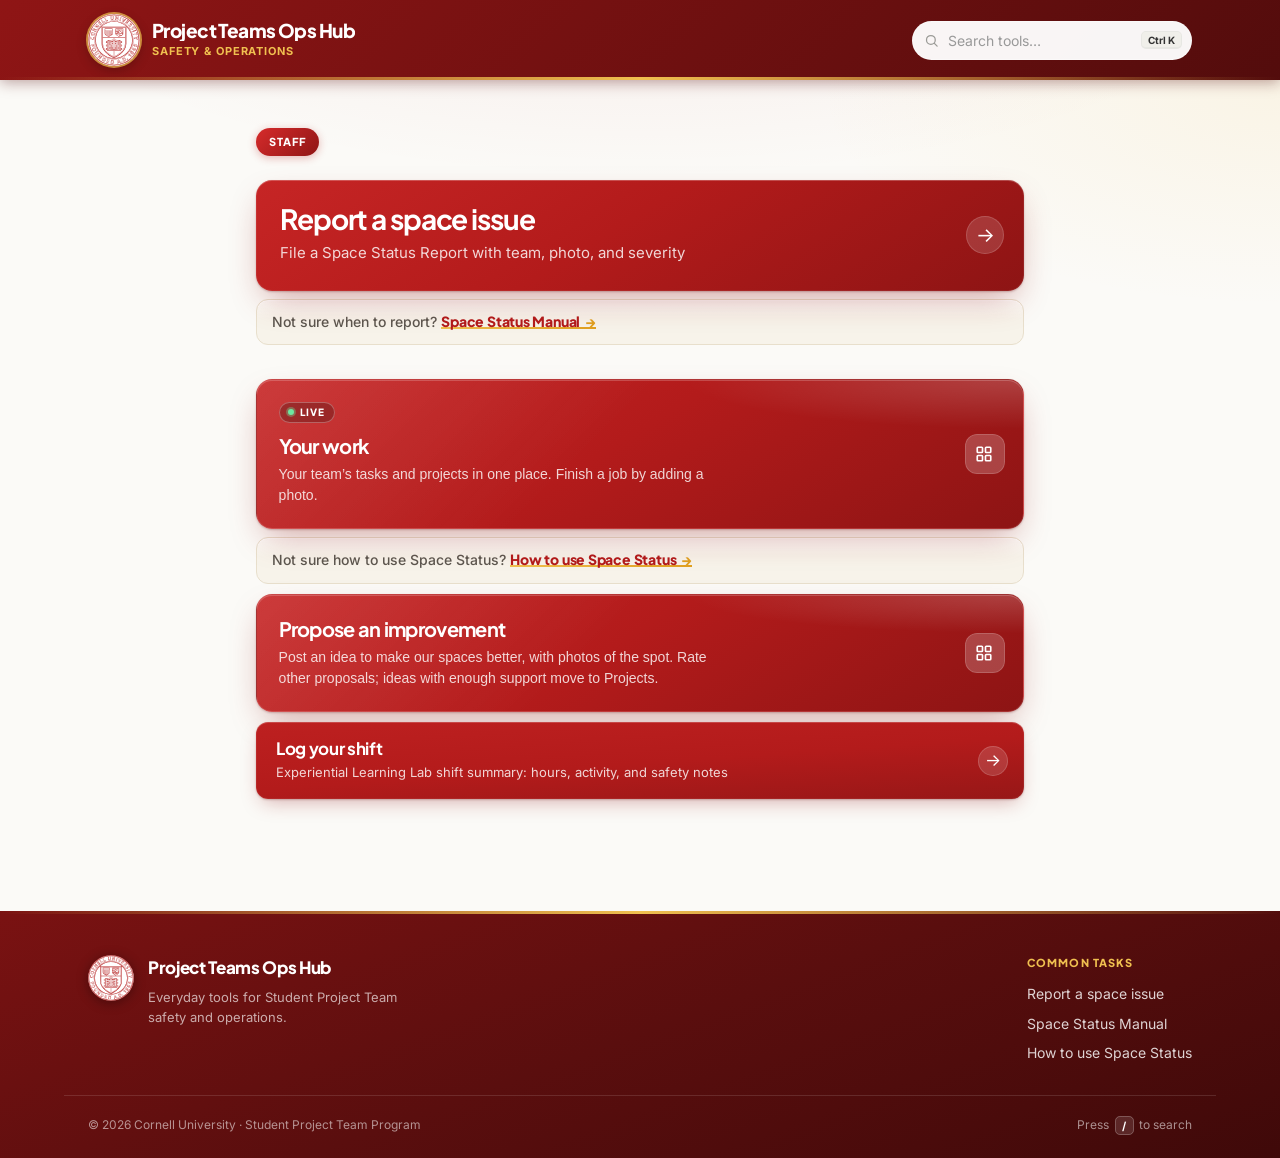
==== commit 50472561: "added the calender filter." ====
--- a/index.html
+++ b/index.html
@@ -79,19 +79,29 @@
           <span class="action-title">Propose an improvement</span>
           <span class="action-sub">Post an idea to make our spaces better, with photos of the spot. Rate other proposals; ideas with enough support move to Projects.</span>
         </button>
-        <button type="button" class="action category action-dashboard" id="inventory-open" data-admin data-keywords="inventory stock supplies tools consumables parts materials find item on hand location where in stock look up search shop count update edit add">
-          <span class="action-title">Look up inventory</span>
-          <span class="action-sub">Search the shop for tools and supplies, and update stock counts</span>
-        </button>
         <a class="action category task-block" id="ell" href="https://docs.google.com/forms/d/e/1FAIpQLSfUSbqVXJ8si5c-efXQl8k5LAvvhkTSrSVPWlNCaKUEbNGgog/viewform" target="_blank" rel="noopener" data-keywords="experiential learning lab ell shift summary form log student employee activity lab supply safety">
           <span class="action-title">Log your shift</span>
           <span class="action-sub">Experiential Learning Lab shift summary: hours, activity, and safety notes</span>
         </a>
-        <a class="action category task-block" id="teams" href="https://docs.google.com/spreadsheets/d/1Md3bugxLvqHJQ7Htf3tHI-ARXeEQRFBU2zh6ho3XAfQ/edit" target="_blank" rel="noopener" data-keywords="project team names directory lookup abbreviation">
-          <span class="action-title">Look up a team</span>
-          <span class="action-sub">Official names, abbreviations, and team websites</span>
-        </a>
-      </div>
+      </div>
+
+      <section class="category sched-section" id="schedule" data-keywords="schedule calendar shift hours who is working desk coverage fa25 monday tuesday wednesday thursday friday saturday sunday shop day week view">
+        <div class="sched-head">
+          <div class="sched-head-text">
+            <h3 class="sched-label">Who&rsquo;s on</h3>
+            <p class="sched-lede" id="sched-lede">Today&rsquo;s desk coverage. Switch to Week to see the rest of the schedule.</p>
+          </div>
+          <div class="sched-tools">
+            <div class="sched-views" id="sched-views" role="group" aria-label="Calendar view">
+              <button type="button" class="sched-view is-active" data-view="day" aria-pressed="true">Day</button>
+              <button type="button" class="sched-view" data-view="week" aria-pressed="false">Week</button>
+            </div>
+            <a class="sched-source" href="https://docs.google.com/spreadsheets/d/1Kfffs0B0U3NZhS3YwFmRbXH3GP2pUZrCu_fylGm10CM/edit?gid=1799869087#gid=1799869087" target="_blank" rel="noopener">FA25 schedule</a>
+          </div>
+        </div>
+        <div class="sched-filters" id="sched-filters" hidden></div>
+        <div class="sched-board is-loading" id="sched-board"></div>
+      </section>
 
       <section class="category people-section" id="people" data-keywords="people roles staff team contact who directory email ops apps projects digital admin">
         <details class="people-fold">
@@ -267,7 +277,6 @@
         <div class="footer-col">
           <h4>Common tasks</h4>
           <a href="https://forms.gle/6DHYsEPonVtdALps5" target="_blank" rel="noopener">Report a space issue</a>
-          <a href="https://docs.google.com/spreadsheets/d/1Md3bugxLvqHJQ7Htf3tHI-ARXeEQRFBU2zh6ho3XAfQ/edit" target="_blank" rel="noopener">Look up a team</a>
           <a href="https://docs.google.com/document/d/1-pAMO02ul8k7pg9sCfkmVZ5W5p4NuWzaG2ALOWn60hk/edit" target="_blank" rel="noopener">Space Status Manual</a>
           <a href="space-status-how-to.html">How to use Space Status</a>
         </div>
--- a/styles.css
+++ b/styles.css
@@ -626,17 +626,20 @@
 .people-head::marker { content: none; }
 
 .people-head::after {
-  content: '\25BE';
+  content: '';
+  box-sizing: border-box;
   flex-shrink: 0;
-  margin-top: .15rem;
-  font-size: 1.15rem;
-  line-height: 1;
-  color: #8a847c;
+  width: 0.55rem;
+  height: 0.55rem;
+  margin-top: 0.55rem;
+  border-right: 2px solid #8a847c;
+  border-bottom: 2px solid #8a847c;
+  transform: rotate(45deg);
 }
 
 .people-fold[open] > .people-head::after {
-  content: '\25B4';
-  margin-top: .2rem;
+  margin-top: 0.35rem;
+  transform: rotate(-135deg);
 }
 
 .people-label {
@@ -864,6 +867,575 @@
   white-space: nowrap;
   overflow: hidden;
   text-overflow: ellipsis;
+}
+
+/* Weekly desk calendar (FA25 schedule tab) */
+
+.sched-section {
+  margin-top: 2.75rem;
+  padding-top: 1.75rem;
+  border-top: 1.5px solid var(--line);
+  scroll-margin-top: calc(var(--header-h) + 1rem);
+}
+
+.sched-head {
+  display: flex;
+  align-items: flex-end;
+  justify-content: space-between;
+  gap: 1rem;
+  margin-bottom: 1.35rem;
+}
+
+.sched-head-text { min-width: 0; flex: 1; }
+
+.sched-label {
+  font-family: var(--font-display);
+  font-size: 1.35rem;
+  font-weight: 800;
+  letter-spacing: -0.04em;
+  line-height: 1.1;
+  color: var(--text);
+}
+
+.sched-label::after {
+  content: '';
+  display: block;
+  width: 46px;
+  height: 3px;
+  margin-top: .5rem;
+  border-radius: 99px;
+  background: linear-gradient(90deg, var(--red-dark), var(--red), var(--gold));
+}
+
+.sched-lede {
+  margin-top: .45rem;
+  font-size: .875rem;
+  color: var(--sub);
+}
+
+.sched-source {
+  flex-shrink: 0;
+  font-size: .75rem;
+  font-weight: 700;
+  color: #8a847c;
+  text-decoration: none;
+  border-bottom: 1px dashed #d0cbc3;
+  padding-bottom: 1px;
+}
+
+.sched-source:hover { color: var(--red); border-bottom-color: var(--red); }
+
+.sched-tools {
+  display: flex;
+  flex-wrap: wrap;
+  align-items: center;
+  justify-content: flex-end;
+  gap: .5rem .75rem;
+  flex-shrink: 0;
+}
+
+.sched-views {
+  display: flex;
+  gap: .2rem;
+  padding: .18rem;
+  background: #efeee9;
+  border-radius: 999px;
+}
+
+.sched-view {
+  -webkit-appearance: none;
+  appearance: none;
+  border: none;
+  cursor: pointer;
+  font-family: var(--font-display);
+  font-size: .75rem;
+  font-weight: 800;
+  letter-spacing: .02em;
+  color: #57534e;
+  background: transparent;
+  padding: .35rem .9rem;
+  border-radius: 999px;
+  line-height: 1.2;
+}
+
+.sched-view:hover { color: #1c1917; }
+
+.sched-view.is-active {
+  color: var(--red);
+  background: #fff;
+  box-shadow: 0 1px 3px rgba(20, 20, 30, .12);
+}
+
+.sched-view:focus-visible {
+  outline: none;
+  box-shadow: 0 0 0 4px rgba(179, 27, 27, .12);
+}
+
+.sched-daybar {
+  display: flex;
+  align-items: stretch;
+  gap: .5rem;
+  margin-bottom: .65rem;
+}
+
+.sched-jumps {
+  display: flex;
+  flex: 1;
+  min-width: 0;
+  background: #fff;
+  border: 1.5px solid var(--line);
+  border-radius: 12px;
+  overflow: hidden;
+  box-shadow: var(--shadow-sm);
+}
+
+.sched-jump {
+  -webkit-appearance: none;
+  appearance: none;
+  flex: 1;
+  min-width: 0;
+  border: none;
+  border-right: 1px solid #efece6;
+  background: #fff;
+  padding: .65rem .4rem .6rem;
+  cursor: pointer;
+  font-family: var(--font-display);
+  font-size: .72rem;
+  font-weight: 800;
+  letter-spacing: .06em;
+  text-transform: uppercase;
+  color: #8a847c;
+  line-height: 1.2;
+}
+
+.sched-jump:last-child { border-right: none; }
+
+.sched-jump:hover { color: #292524; background: #fafaf7; }
+
+.sched-jump.is-today { color: var(--red); }
+
+.sched-jump.is-on {
+  color: var(--red);
+  background: #faf6f4;
+}
+
+.sched-jump-dot {
+  display: block;
+  width: 5px;
+  height: 5px;
+  margin: .22rem auto 0;
+  border-radius: 50%;
+  background: var(--red);
+}
+
+.sched-jump:focus-visible {
+  outline: none;
+  box-shadow: inset 0 0 0 2px var(--red);
+}
+
+.sched-back-today {
+  -webkit-appearance: none;
+  appearance: none;
+  flex-shrink: 0;
+  align-self: center;
+  font-family: var(--font);
+  font-size: .72rem;
+  font-weight: 800;
+  color: var(--red);
+  background: #fff;
+  border: 1.5px solid #ead4d4;
+  border-radius: 999px;
+  padding: .45rem .75rem;
+  cursor: pointer;
+  line-height: 1.2;
+}
+
+.sched-back-today:hover { background: #faf6f4; }
+
+.sched-back-today[hidden] { display: none; }
+
+.sched-dayframe {
+  border-radius: 18px;
+  border: 1.5px solid var(--line);
+  background: #fff;
+  box-shadow: var(--shadow-sm);
+  overflow: hidden;
+}
+
+.sched-filters[hidden] { display: none; }
+
+.sched-filters {
+  display: flex;
+  flex-wrap: wrap;
+  gap: .4rem;
+  margin-bottom: .9rem;
+}
+
+.sched-chip {
+  -webkit-appearance: none;
+  appearance: none;
+  font-family: var(--font);
+  font-size: .75rem;
+  font-weight: 700;
+  color: #57534e;
+  background: #fff;
+  border: 1.5px solid #e2ddd6;
+  border-radius: 999px;
+  padding: .42rem .85rem;
+  cursor: pointer;
+  line-height: 1.2;
+}
+
+.sched-chip:hover { border-color: #b5b0a8; color: #292524; }
+
+.sched-chip.is-active {
+  color: #fff;
+  background: var(--red);
+  border-color: var(--red-dark);
+}
+
+.sched-board.is-loading {
+  min-height: 16rem;
+  border-radius: 18px;
+  background: #fff;
+  border: 1.5px solid var(--line);
+}
+
+.sched-board.is-loading::before,
+.sched-board.is-loading::after {
+  content: '';
+  display: block;
+  height: 12px;
+  margin: 1.25rem 1.25rem 0;
+  border-radius: 99px;
+  background: linear-gradient(90deg, #efece6, #f7f5f1, #efece6);
+  background-size: 200% 100%;
+}
+
+.sched-hscroll {
+  position: relative;
+}
+
+.sched-hscroll::before,
+.sched-hscroll::after {
+  content: '';
+  position: absolute;
+  top: 1.5px;
+  bottom: 1.5px;
+  width: 2.4rem;
+  pointer-events: none;
+  z-index: 6;
+  opacity: 0;
+  transition: opacity .2s ease;
+}
+
+.sched-hscroll::before {
+  left: 4.6rem;
+  width: 1.6rem;
+  background: linear-gradient(90deg, #fff 20%, transparent);
+}
+
+.sched-hscroll::after {
+  right: 1.5px;
+  border-radius: 0 16px 16px 0;
+  background: linear-gradient(270deg, #fff 35%, transparent);
+}
+
+.sched-hscroll.has-left::before,
+.sched-hscroll.has-right::after { opacity: 1; }
+
+.sched-nudge {
+  -webkit-appearance: none;
+  appearance: none;
+  position: absolute;
+  top: .7rem;
+  bottom: auto;
+  z-index: 8;
+  width: 1.85rem;
+  height: 1.85rem;
+  margin: 0;
+  padding: 0;
+  display: inline-flex;
+  align-items: center;
+  justify-content: center;
+  color: #44403c;
+  background: #fff;
+  border: 1.5px solid #e2ddd6;
+  border-radius: 999px;
+  box-shadow: 0 4px 12px rgba(20, 20, 30, .1);
+  cursor: pointer;
+  opacity: 0;
+  pointer-events: none;
+  transition: opacity .2s ease, border-color .15s, color .15s;
+}
+
+.sched-nudge--prev { left: .7rem; }
+.sched-nudge--next { right: .7rem; }
+
+.sched-hscroll.is-scrollable.has-left .sched-nudge--prev,
+.sched-hscroll.is-scrollable.has-right .sched-nudge--next {
+  opacity: 1;
+  pointer-events: auto;
+}
+
+.sched-nudge:hover { border-color: #b5b0a8; color: #1c1917; }
+
+.sched-nudge:focus-visible {
+  outline: none;
+  border-color: var(--red);
+  box-shadow: 0 0 0 4px rgba(179, 27, 27, .12);
+}
+
+.sched-scroll {
+  overflow-x: auto;
+  -webkit-overflow-scrolling: touch;
+  overscroll-behavior-x: contain;
+  scroll-snap-type: x proximity;
+  scroll-padding-left: 4.6rem;
+  border-radius: 18px;
+  border: 1.5px solid var(--line);
+  background: #fff;
+  box-shadow: var(--shadow-sm);
+  scrollbar-width: thin;
+  scrollbar-color: #c9c3ba transparent;
+}
+
+.sched-scroll::-webkit-scrollbar { height: 8px; }
+.sched-scroll::-webkit-scrollbar-track { background: transparent; }
+.sched-scroll::-webkit-scrollbar-thumb {
+  background: #d6d1c9;
+  border-radius: 99px;
+}
+
+.sched-week {
+  --sched-hours: 12;
+  display: grid;
+  grid-template-columns: 4.6rem repeat(7, minmax(7.6rem, 1fr));
+  min-width: 60rem;
+  padding: .75rem 1.2rem 1.5rem 0;
+}
+
+.sched-week.is-day {
+  grid-template-columns: 4.6rem minmax(0, 1fr);
+  min-width: 0;
+  padding: .7rem 1.2rem 1.55rem 0;
+}
+
+.sched-board.is-day .sched-gutter-body,
+.sched-board.is-day .sched-day-body {
+  height: calc(var(--sched-hours) * 3.05rem);
+}
+
+.sched-week.is-day .sched-gutter-head,
+.sched-week.is-day .sched-day-head { display: none; }
+
+.sched-week.is-day .sched-shift {
+  left: .7rem;
+  right: .7rem;
+  padding: .7rem 1rem .75rem 1.05rem;
+  gap: .18rem;
+}
+
+.sched-week.is-day .sched-shift-time { font-size: .68rem; }
+
+.sched-week.is-day .sched-shift-who { font-size: .95rem; }
+
+.sched-empty {
+  position: absolute;
+  left: 1rem;
+  right: 1rem;
+  top: 28%;
+  margin: 0;
+  text-align: center;
+  font-size: .875rem;
+  font-weight: 600;
+  color: #a8a29e;
+}
+
+.sched-board.is-week .sched-day-head { cursor: pointer; }
+
+.sched-gutter {
+  position: sticky;
+  left: 0;
+  z-index: 5;
+  padding: 0 .55rem 0 1rem;
+  background: #fff;
+}
+
+.sched-hscroll.has-left .sched-gutter {
+  box-shadow: 8px 0 12px -8px rgba(20, 20, 30, .16);
+}
+
+.sched-gutter-head,
+.sched-day-head {
+  height: 3.7rem;
+  display: flex;
+  flex-direction: column;
+  align-items: center;
+  justify-content: flex-end;
+  gap: .15rem;
+  padding: .45rem .35rem .55rem;
+}
+
+.sched-gutter-body,
+.sched-day-body {
+  position: relative;
+  height: calc(var(--sched-hours) * 2.55rem);
+}
+
+.sched-tick {
+  position: absolute;
+  left: 0;
+  right: .15rem;
+  transform: translateY(-50%);
+  font-size: .62rem;
+  font-weight: 700;
+  letter-spacing: .02em;
+  color: #a8a29e;
+  text-align: right;
+  padding-right: .15rem;
+}
+
+.sched-day {
+  min-width: 0;
+  border-radius: 12px;
+  scroll-snap-align: start;
+}
+
+.sched-day.is-weekend .sched-day-body {
+  background: repeating-linear-gradient(
+    -12deg,
+    transparent,
+    transparent 10px,
+    rgba(20, 20, 30, .015) 10px,
+    rgba(20, 20, 30, .015) 11px
+  );
+}
+
+.sched-day-name {
+  font-family: var(--font-display);
+  font-size: .72rem;
+  font-weight: 800;
+  letter-spacing: .14em;
+  text-transform: uppercase;
+  color: #8a847c;
+}
+
+.sched-day-full { display: none; }
+
+.sched-day.is-today .sched-day-name { color: var(--red); }
+
+.sched-today-pill {
+  font-size: .58rem;
+  font-weight: 800;
+  letter-spacing: .08em;
+  text-transform: uppercase;
+  color: #fff;
+  background: var(--red);
+  border-radius: 999px;
+  padding: .12rem .4rem;
+}
+
+.sched-hourline {
+  position: absolute;
+  left: .4rem;
+  right: .4rem;
+  height: 1px;
+  background: #f0eee9;
+  pointer-events: none;
+}
+
+.sched-shift {
+  position: absolute;
+  left: .4rem;
+  right: .4rem;
+  z-index: 1;
+  display: flex;
+  flex-direction: column;
+  justify-content: center;
+  gap: .08rem;
+  padding: .4rem .55rem .42rem .7rem;
+  overflow: hidden;
+  border-radius: 10px;
+  background: var(--shift-bg, #fde8e8);
+  color: var(--shift-fg, #6e1010);
+  box-shadow: inset 3px 0 0 var(--shift-bar, var(--red)), 0 1px 2px rgba(20, 20, 30, .06);
+  transition: opacity .15s, transform .15s;
+}
+
+.sched-shift:hover {
+  z-index: 2;
+  transform: translateY(-1px);
+}
+
+.sched-shift.is-now {
+  box-shadow: inset 3px 0 0 var(--shift-bar, var(--red)), 0 0 0 2px rgba(240, 192, 80, .75), 0 6px 14px rgba(20, 20, 30, .1);
+}
+
+.sched-shift.is-dim {
+  opacity: .16;
+  pointer-events: none;
+}
+
+.sched-shift-time {
+  font-size: .58rem;
+  font-weight: 800;
+  letter-spacing: .04em;
+  text-transform: uppercase;
+  opacity: .72;
+  line-height: 1.1;
+}
+
+.sched-shift-who {
+  font-size: .78rem;
+  font-weight: 800;
+  letter-spacing: -.02em;
+  line-height: 1.15;
+  display: flex;
+  flex-wrap: wrap;
+  align-items: baseline;
+  gap: .15rem;
+}
+
+.sched-shift-who b { font-weight: 800; }
+
+.sched-and {
+  font-weight: 700;
+  opacity: .45;
+  font-size: .7em;
+}
+
+.sched-nowline {
+  position: absolute;
+  left: 0;
+  right: 0;
+  z-index: 3;
+  height: 0;
+  border-top: 2px solid #c9a227;
+  pointer-events: none;
+}
+
+.sched-nowline span {
+  position: absolute;
+  left: .45rem;
+  top: -0.7rem;
+  font-size: .55rem;
+  font-weight: 800;
+  letter-spacing: .1em;
+  text-transform: uppercase;
+  color: #7a6414;
+  background: #f4e4a8;
+  border-radius: 4px;
+  padding: .12rem .35rem;
+}
+
+@media (max-width: 640px) {
+  .sched-head { flex-direction: column; align-items: flex-start; }
+  .sched-tools { justify-content: flex-start; }
+  .sched-week { min-width: 56rem; }
+  .sched-week.is-day { min-width: 0; }
+  .sched-jump { font-size: .65rem; padding: .55rem .2rem .5rem; }
+  .sched-gutter { padding-left: .75rem; }
 }
 
 .action-note {
@@ -1885,6 +2457,8 @@
   .issues-loading-skeleton span { animation: none; background: #ececea; }
   .action-shine::after, .action-badge--new, .action-badge--new::before { animation: none; }
   .people-card { transition: none; }
+  .sched-shift { animation: none; transition: none; }
+  .sched-hscroll::before, .sched-hscroll::after, .sched-nudge { transition: none; }
 }
 
 /* Guide pages (docs.html, dev-guide.html) */
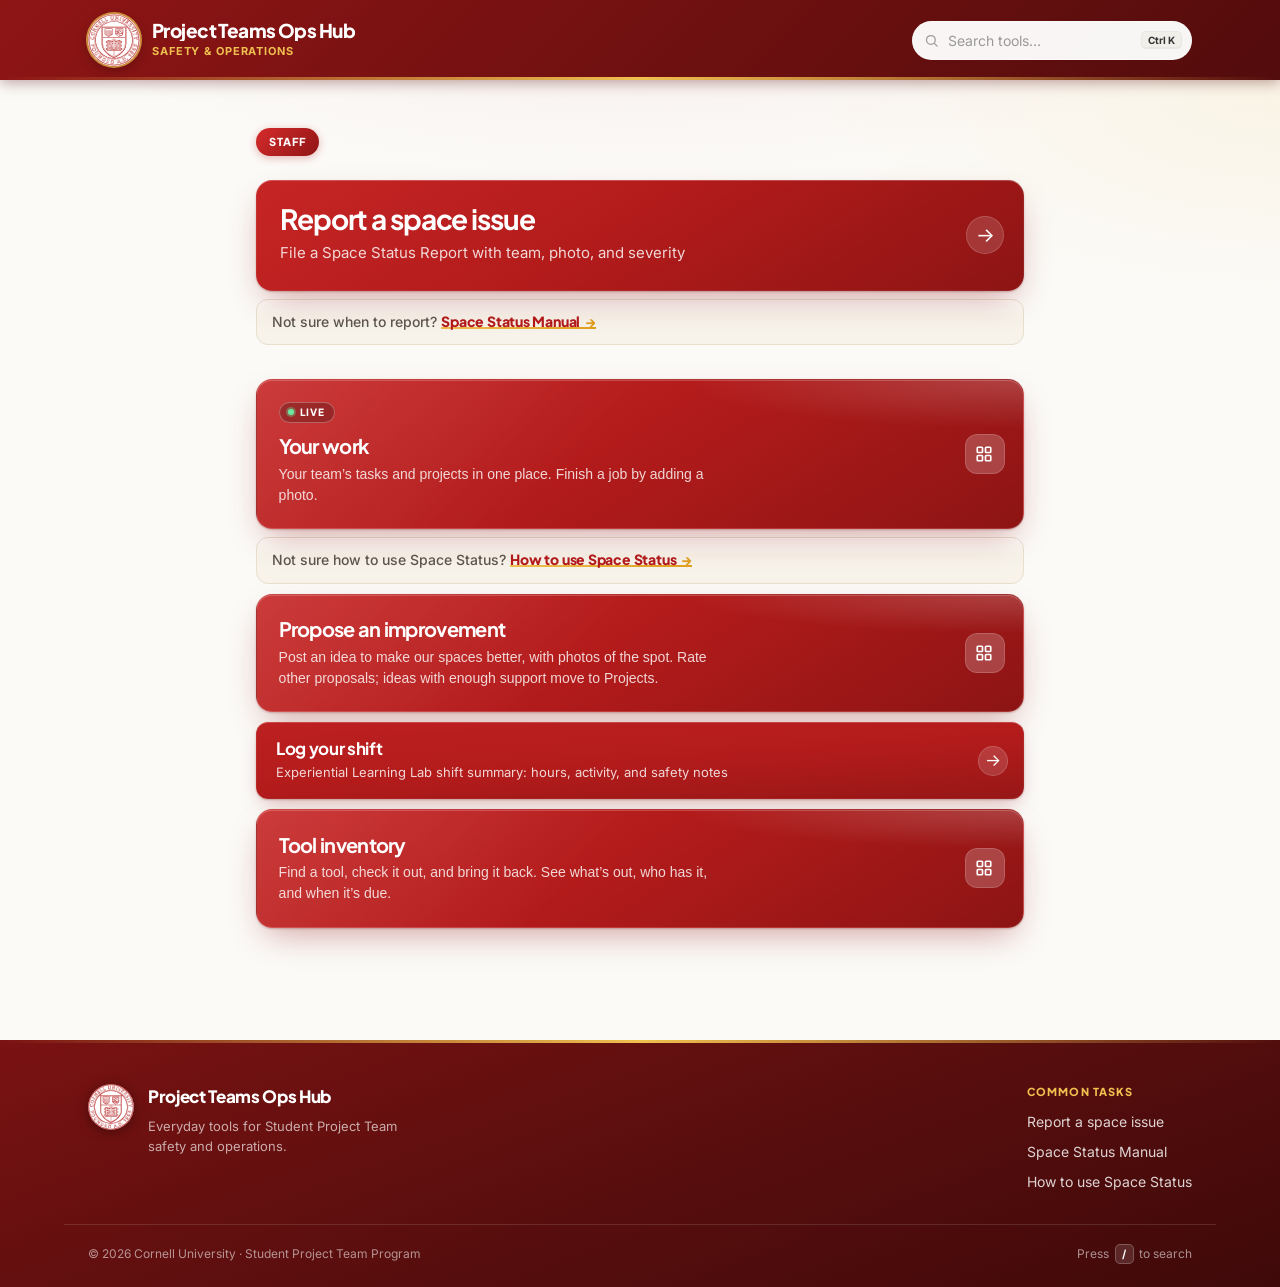
==== commit 3ff6a13c: "built the inventory" ====
--- a/index.html
+++ b/index.html
@@ -83,9 +83,13 @@
           <span class="action-title">Log your shift</span>
           <span class="action-sub">Experiential Learning Lab shift summary: hours, activity, and safety notes</span>
         </a>
-      </div>
-
-      <section class="category sched-section" id="schedule" data-keywords="schedule calendar shift hours who is working desk coverage fa25 monday tuesday wednesday thursday friday saturday sunday shop day week view">
+        <button type="button" class="action category action-dashboard" id="inventory-open" data-inventory="app" data-inventory-hide data-keywords="inventory tools equipment check out return borrow loan overdue who has what consumables stock">
+          <span class="action-title">Tool inventory</span>
+          <span class="action-sub">Find a tool, check it out, and bring it back. See what&rsquo;s out, who has it, and when it&rsquo;s due.</span>
+        </button>
+      </div>
+
+      <section class="category sched-section" id="schedule" data-keywords="schedule calendar shift hours who is working desk coverage fa25 monday tuesday wednesday thursday friday saturday sunday shop day week view refresh">
         <div class="sched-head">
           <div class="sched-head-text">
             <h3 class="sched-label">Who&rsquo;s on</h3>
@@ -96,6 +100,11 @@
               <button type="button" class="sched-view is-active" data-view="day" aria-pressed="true">Day</button>
               <button type="button" class="sched-view" data-view="week" aria-pressed="false">Week</button>
             </div>
+            <span class="sched-refreshed" id="sched-refreshed"></span>
+            <button type="button" class="sched-refresh" id="sched-refresh" title="Load the latest from the schedule">
+              <svg viewBox="0 0 24 24" width="15" height="15" fill="none" stroke="currentColor" stroke-width="2.2" stroke-linecap="round" stroke-linejoin="round" aria-hidden="true"><path d="M21 12a9 9 0 1 1-2.64-6.36"></path><path d="M21 3v6h-6"></path></svg>
+              <span>Refresh</span>
+            </button>
             <a class="sched-source" href="https://docs.google.com/spreadsheets/d/1Kfffs0B0U3NZhS3YwFmRbXH3GP2pUZrCu_fylGm10CM/edit?gid=1799869087#gid=1799869087" target="_blank" rel="noopener">FA25 schedule</a>
           </div>
         </div>
@@ -230,7 +239,7 @@
           <img src="assets/cornell-seal.svg" alt="" class="issues-panel-seal" aria-hidden="true">
           <div>
             <p class="issues-panel-eyebrow">Shop</p>
-            <h2 class="issues-panel-title" id="inventory-panel-title">Inventory</h2>
+            <h2 class="issues-panel-title" id="inventory-panel-title">Tool inventory</h2>
           </div>
         </div>
         <div class="issues-panel-actions">
@@ -246,18 +255,18 @@
       <div class="issues-embed-body is-loading" data-panel-body>
         <div class="issues-loading" role="status" aria-live="polite">
           <div class="issues-loading-mark" aria-hidden="true"></div>
-          <p class="issues-loading-text">Opening the shop catalog…</p>
-          <p class="issues-loading-hint">Fetching items and stock counts</p>
+          <p class="issues-loading-text">Opening the inventory…</p>
+          <p class="issues-loading-hint">Fetching tools and who has them</p>
           <div class="issues-loading-cards" aria-hidden="true">
             <div class="issues-skeleton-card"></div>
             <div class="issues-skeleton-card"></div>
             <div class="issues-skeleton-card issues-skeleton-card--short"></div>
           </div>
         </div>
-        <iframe data-panel-frame class="issues-frame" title="Inventory"></iframe>
+        <iframe data-panel-frame class="issues-frame" title="Tool inventory"></iframe>
       </div>
       <p class="issues-fallback" data-panel-fallback hidden>
-        Could not load inventory here.
+        Could not load the inventory here.
         <a class="issues-panel-btn issues-panel-btn--primary issues-panel-btn--inline" data-panel-fallback-link href="#" target="_blank" rel="noopener">Open in a new tab</a>
       </p>
     </div>
--- a/styles.css
+++ b/styles.css
@@ -924,6 +924,45 @@
 }
 
 .sched-source:hover { color: var(--red); border-bottom-color: var(--red); }
+
+.sched-refreshed {
+  font-size: .72rem;
+  font-weight: 700;
+  color: #8a847c;
+  min-height: 1em;
+}
+
+.sched-refreshed.is-bad { color: #b31b1b; }
+
+.sched-refresh {
+  -webkit-appearance: none;
+  appearance: none;
+  display: inline-flex;
+  align-items: center;
+  gap: .35rem;
+  font-family: var(--font);
+  font-size: .75rem;
+  font-weight: 700;
+  color: #57534e;
+  background: #fff;
+  border: 1.5px solid #e2ddd6;
+  border-radius: 999px;
+  padding: .35rem .75rem .35rem .6rem;
+  cursor: pointer;
+  line-height: 1.2;
+}
+
+.sched-refresh:hover { border-color: #b5b0a8; color: #292524; }
+
+.sched-refresh:disabled { opacity: .65; cursor: default; }
+
+.sched-refresh.is-spin svg { animation: issues-spin .7s linear infinite; }
+
+.sched-refresh:focus-visible {
+  outline: none;
+  border-color: var(--red);
+  box-shadow: 0 0 0 4px rgba(179, 27, 27, .12);
+}
 
 .sched-tools {
   display: flex;
@@ -2096,6 +2135,13 @@
   appearance: none;
 }
 
+/* Inventory links before config.js has the sheet and form (app.js adds .is-pending). */
+.action.is-pending { opacity: .55; cursor: not-allowed; filter: saturate(.6); }
+.action.is-pending::after,
+#inventory .action-dashboard.is-pending::after { display: none; }
+#admin .action.is-pending:hover,
+#staff .action.is-pending:hover { transform: none; box-shadow: none; }
+
 /* Featured dashboard opener, the hero CTA (Space admin, and the Staff panel openers).
    Admin keeps its per-category hue via --cat; staff falls back to the red palette. */
 
@@ -2459,6 +2505,7 @@
   .people-card { transition: none; }
   .sched-shift { animation: none; transition: none; }
   .sched-hscroll::before, .sched-hscroll::after, .sched-nudge { transition: none; }
+  .sched-refresh.is-spin svg { animation: none; }
 }
 
 /* Guide pages (docs.html, dev-guide.html) */
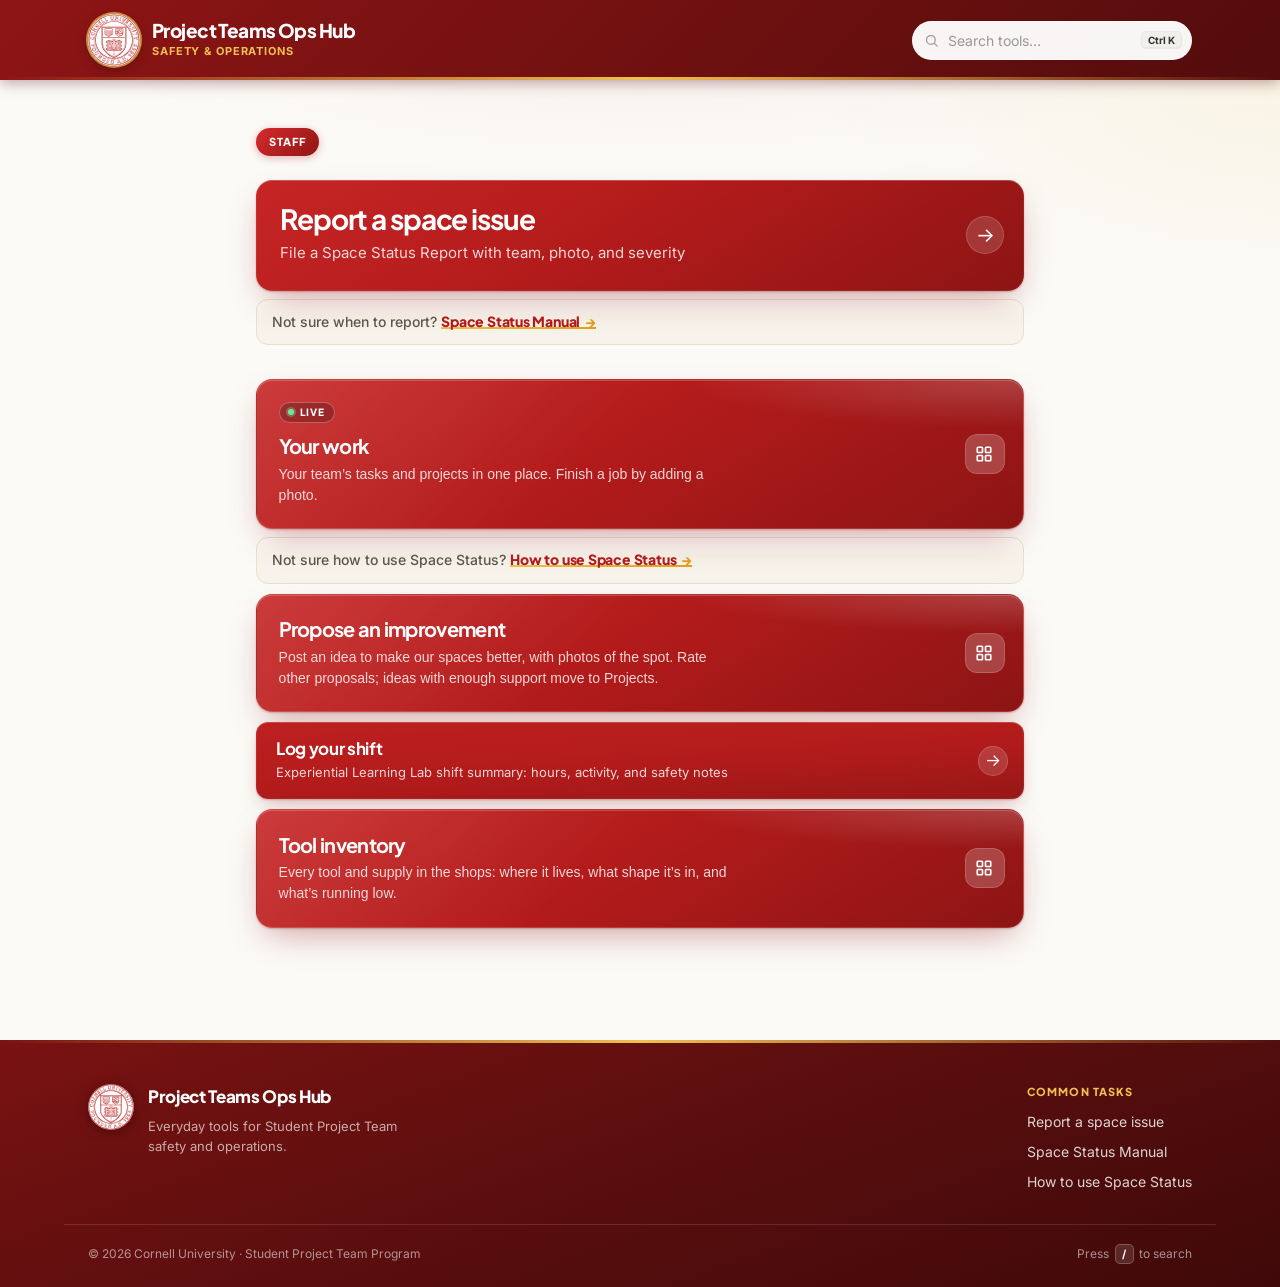
==== commit 723bba9e: "updates to inventory" ====
--- a/index.html
+++ b/index.html
@@ -83,9 +83,9 @@
           <span class="action-title">Log your shift</span>
           <span class="action-sub">Experiential Learning Lab shift summary: hours, activity, and safety notes</span>
         </a>
-        <button type="button" class="action category action-dashboard" id="inventory-open" data-inventory="app" data-inventory-hide data-keywords="inventory tools equipment check out return borrow loan overdue who has what consumables stock">
+        <button type="button" class="action category action-dashboard" id="inventory-open" data-inventory="app" data-inventory-hide data-keywords="inventory tools equipment find where location condition repair maintenance consumables supplies stock">
           <span class="action-title">Tool inventory</span>
-          <span class="action-sub">Find a tool, check it out, and bring it back. See what&rsquo;s out, who has it, and when it&rsquo;s due.</span>
+          <span class="action-sub">Every tool and supply in the shops: where it lives, what shape it&rsquo;s in, and what&rsquo;s running low.</span>
         </button>
       </div>
 
@@ -256,7 +256,7 @@
         <div class="issues-loading" role="status" aria-live="polite">
           <div class="issues-loading-mark" aria-hidden="true"></div>
           <p class="issues-loading-text">Opening the inventory…</p>
-          <p class="issues-loading-hint">Fetching tools and who has them</p>
+          <p class="issues-loading-hint">Fetching tools and where they live</p>
           <div class="issues-loading-cards" aria-hidden="true">
             <div class="issues-skeleton-card"></div>
             <div class="issues-skeleton-card"></div>
--- a/styles.css
+++ b/styles.css
@@ -2135,7 +2135,7 @@
   appearance: none;
 }
 
-/* Inventory links before config.js has the sheet and form (app.js adds .is-pending). */
+/* Inventory links before config.js has the sheet (app.js adds .is-pending). */
 .action.is-pending { opacity: .55; cursor: not-allowed; filter: saturate(.6); }
 .action.is-pending::after,
 #inventory .action-dashboard.is-pending::after { display: none; }
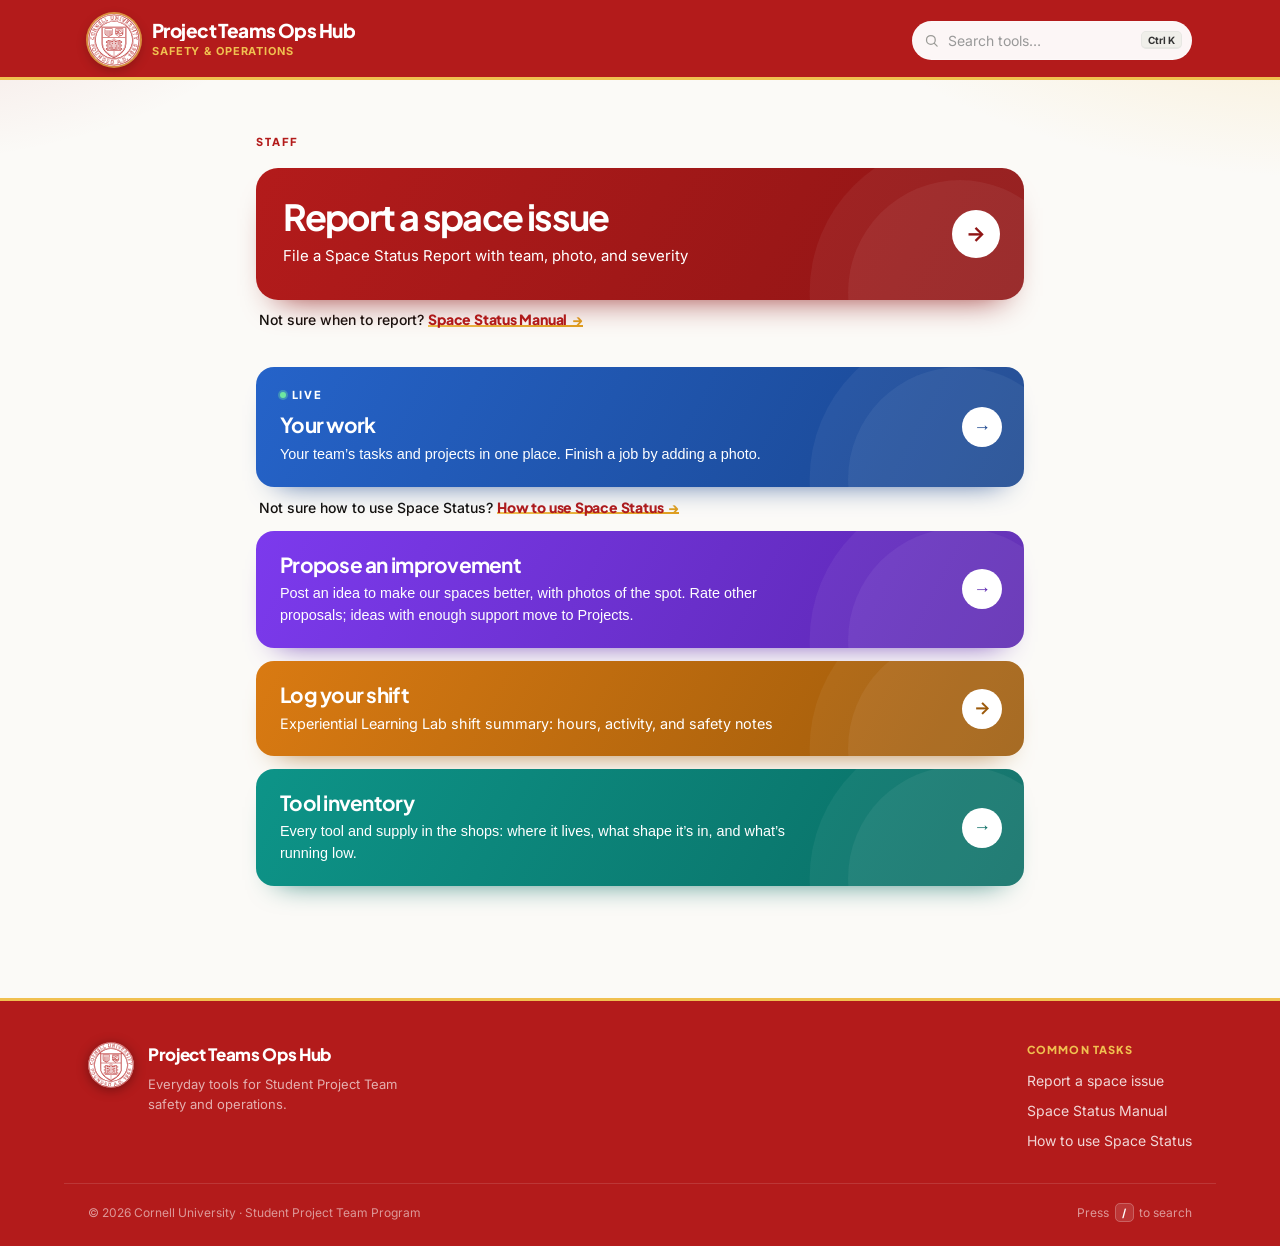
==== commit d04e1de8: "Refresh the admin, home, team and issues pages; cancel reminders Look - Admin and developer pages: C" ====
--- a/index.html
+++ b/index.html
@@ -17,7 +17,7 @@
   <noscript><link rel="stylesheet" href="https://fonts.googleapis.com/css2?family=Inter:wght@400;500;600&family=Plus+Jakarta+Sans:wght@600;700;800&display=swap"></noscript>
   <link rel="stylesheet" href="styles.css">
 </head>
-<body>
+<body class="staff-ui">
 
 <div class="app-shell">
   <header class="app-header">
@@ -86,8 +86,7 @@
         <button type="button" class="action category action-dashboard" id="inventory-open" data-inventory="app" data-inventory-hide data-keywords="inventory tools equipment find where location condition repair maintenance consumables supplies stock">
           <span class="action-title">Tool inventory</span>
           <span class="action-sub">Every tool and supply in the shops: where it lives, what shape it&rsquo;s in, and what&rsquo;s running low.</span>
-        </button>
-      </div>
+        </button>      </div>
 
       <section class="category sched-section" id="schedule" data-keywords="schedule calendar shift hours who is working desk coverage fa25 monday tuesday wednesday thursday friday saturday sunday shop day week view refresh">
         <div class="sched-head">
--- a/styles.css
+++ b/styles.css
@@ -307,6 +307,9 @@
   padding: 3rem 1.5rem 4rem;
   min-width: 0;
   overflow-x: hidden;
+  /* clip cuts off sideways overflow like hidden but does not turn the page into its own
+     scroll box, which kept the admin section list from sticking and pushed it 100px down. */
+  overflow-x: clip;
 }
 
 #staff {
@@ -1864,6 +1867,234 @@
   }
 }
 
+/* Reminder emails: a centered pop-up. Same markup contract and open/close code as the
+   slide-over above (createSlideOver in app.js); the issues-panel--pop class only
+   changes the look. Add the class to another panel to give it the same treatment. */
+
+.issues-panel--pop {
+  align-items: center;
+  justify-content: center;
+  padding: clamp(.75rem, 3vw, 2rem);
+}
+
+.issues-panel--pop .issues-panel-backdrop {
+  background: rgba(12, 10, 9, 0.7);
+  -webkit-backdrop-filter: blur(10px) saturate(1.15);
+  backdrop-filter: blur(10px) saturate(1.15);
+}
+
+.issues-panel--pop .issues-panel-dialog {
+  max-width: 62rem;
+  height: min(54rem, 100%);
+  border-radius: 20px;
+  background: #fffdf9;
+  box-shadow: 0 40px 110px rgba(0, 0, 0, 0.5), 0 0 0 1px rgba(255, 255, 255, 0.08);
+  opacity: 0;
+  transform: translateY(26px) scale(.95);
+  transition: transform .26s ease-in, opacity .2s ease-in;
+}
+
+/* Opens with a small overshoot; closes faster than it opens. */
+.issues-panel--pop.is-open .issues-panel-dialog {
+  opacity: 1;
+  transform: none;
+  transition: transform .55s cubic-bezier(.2, 1.25, .3, 1), opacity .22s ease-out;
+}
+
+/* Airmail edge. It runs while the emails load and stops when they are in. */
+.pop-stripe {
+  flex-shrink: 0;
+  width: calc(100% + 50px);
+  height: 7px;
+  background: repeating-linear-gradient(-45deg, var(--red) 0 12px, #fffdf9 12px 17px, var(--gold) 17px 29px, #fffdf9 29px 34px);
+}
+.pop:has(.issues-embed-body.is-loading) .pop-stripe { animation: pop-march .8s linear infinite; }
+/* One stripe period: 34px along the gradient is 48.08px along the edge. */
+@keyframes pop-march { to { transform: translateX(-48.08px); } }
+
+.pop-head {
+  position: relative;
+  flex-shrink: 0;
+  display: flex;
+  align-items: flex-start;
+  justify-content: space-between;
+  gap: 1rem;
+  padding: 1.35rem 1.5rem 1.3rem;
+  background: #14110e;
+  color: #fff;
+  overflow: hidden;
+}
+
+.pop-head-text { position: relative; z-index: 1; min-width: 0; }
+
+.pop-eyebrow {
+  font-family: var(--font-display);
+  font-size: .6875rem;
+  font-weight: 800;
+  letter-spacing: .18em;
+  text-transform: uppercase;
+  color: var(--gold);
+}
+
+.pop-title {
+  margin-top: .45rem;
+  font-family: var(--font-display);
+  font-size: clamp(1.6rem, 4vw, 2.4rem);
+  font-weight: 800;
+  letter-spacing: -0.045em;
+  line-height: 1;
+  color: #fff;
+}
+
+.pop-sub { margin-top: .55rem; font-size: .9rem; line-height: 1.45; color: #fff; }
+
+/* The heading comes in line by line once the pop-up is open. */
+.pop-eyebrow, .pop-title, .pop-sub { opacity: 0; transform: translateY(10px); }
+.issues-panel--pop.is-open .pop-eyebrow,
+.issues-panel--pop.is-open .pop-title,
+.issues-panel--pop.is-open .pop-sub {
+  opacity: 1;
+  transform: none;
+  transition: opacity .4s ease-out .12s, transform .5s cubic-bezier(.2, .8, .3, 1) .12s;
+}
+.issues-panel--pop.is-open .pop-title { transition-delay: .2s; }
+.issues-panel--pop.is-open .pop-sub { transition-delay: .28s; }
+
+/* A paper plane flies in along a dotted trail. Decoration only. */
+.pop-air {
+  position: absolute;
+  right: 11.5rem;
+  bottom: .7rem;
+  width: 10rem;
+  height: 3.75rem;
+  color: var(--gold);
+  pointer-events: none;
+}
+.pop-trail { position: absolute; inset: 0; width: 100%; height: 100%; clip-path: inset(0 100% 0 0); }
+.pop-plane {
+  position: absolute;
+  top: -.2rem;
+  right: -.35rem;
+  width: 1.7rem;
+  height: 1.7rem;
+  opacity: 0;
+  transform: translate(-9rem, 2.6rem) rotate(14deg);
+}
+.issues-panel--pop.is-open .pop-trail {
+  clip-path: inset(0 0 0 0);
+  transition: clip-path .9s cubic-bezier(.3, .6, .2, 1) .2s;
+}
+.issues-panel--pop.is-open .pop-plane {
+  opacity: 1;
+  transform: none;
+  transition: transform .9s cubic-bezier(.3, .6, .2, 1) .2s, opacity .25s ease-out .2s;
+}
+
+.pop-actions { position: relative; z-index: 1; display: flex; align-items: center; gap: .5rem; flex-shrink: 0; }
+
+.pop-btn {
+  display: inline-flex;
+  align-items: center;
+  justify-content: center;
+  gap: .45rem;
+  height: 2.3rem;
+  padding: 0 .95rem;
+  border: 1.5px solid rgba(255, 255, 255, 0.38);
+  border-radius: 999px;
+  background: transparent;
+  color: #fff;
+  font-family: var(--font-display);
+  font-size: .78rem;
+  font-weight: 700;
+  letter-spacing: -0.01em;
+  line-height: 1;
+  text-decoration: none;
+  cursor: pointer;
+  transition: background .16s ease, color .16s ease, border-color .16s ease, transform .25s cubic-bezier(.2, .8, .3, 1);
+}
+.pop-btn:hover { background: #fff; border-color: #fff; color: #14110e; }
+.pop-btn:focus-visible { outline: 2px solid var(--gold); outline-offset: 2px; }
+.pop-btn--close { width: 2.3rem; padding: 0; }
+.pop-btn--close:hover { transform: rotate(90deg); }
+
+.issues-panel--pop .issues-embed-body,
+.issues-panel--pop .issues-frame { background: #fffdf9; }
+
+.issues-panel--pop .issues-loading { padding-top: 3rem; background: #fffdf9; }
+
+/* Loading: a plane crossing a dotted line, over ruled rows like the list to come. */
+.pop-flight {
+  position: relative;
+  width: min(19rem, 80%);
+  height: 3rem;
+  margin-bottom: .6rem;
+  border-bottom: 1.5px dashed rgba(20, 17, 14, 0.3);
+  color: var(--red);
+  overflow: hidden;
+}
+.pop-flight svg {
+  position: absolute;
+  left: 0;
+  bottom: .55rem;
+  width: 1.9rem;
+  height: 1.9rem;
+  animation: pop-fly 2.4s cubic-bezier(.45, .05, .55, .95) infinite;
+}
+@keyframes pop-fly {
+  0% { left: -12%; transform: translateY(6px) rotate(8deg); opacity: 0; }
+  14% { opacity: 1; }
+  50% { transform: translateY(-9px) rotate(-6deg); }
+  86% { opacity: 1; }
+  100% { left: 104%; transform: translateY(5px) rotate(10deg); opacity: 0; }
+}
+
+.pop-skel { width: min(36rem, 100%); margin-top: 2rem; }
+.pop-skel span {
+  display: block;
+  height: 3.5rem;
+  border-top: 1px solid rgba(20, 17, 14, 0.14);
+  background: linear-gradient(90deg, rgba(20, 17, 14, 0) 0%, rgba(20, 17, 14, 0.06) 50%, rgba(20, 17, 14, 0) 100%);
+  background-size: 200% 100%;
+  animation: issues-shimmer 1.4s ease-in-out infinite;
+}
+.pop-skel span:nth-child(2) { animation-delay: .12s; }
+.pop-skel span:nth-child(3) { animation-delay: .24s; }
+.pop-skel span:nth-child(4) { animation-delay: .36s; }
+
+@media (max-width: 820px) {
+  .pop-air { display: none; }
+}
+
+/* Phones: a sheet that rises from the bottom edge. */
+@media (max-width: 640px) {
+  .issues-panel--pop { align-items: flex-end; padding: 0; }
+  .issues-panel--pop .issues-panel-dialog {
+    max-width: none;
+    height: 94%;
+    border-radius: 18px 18px 0 0;
+    opacity: 1;
+    transform: translateY(100%);
+  }
+  .issues-panel--pop.is-open .issues-panel-dialog { transition: transform .42s cubic-bezier(.22, 1, .36, 1); }
+  .pop-head { padding: 1.1rem 1rem 1rem; }
+  .pop-sub { font-size: .84rem; }
+  .pop-btn:not(.pop-btn--close) { width: 2.3rem; padding: 0; }
+  .pop-btn:not(.pop-btn--close) span { display: none; }
+}
+
+@media (prefers-reduced-motion: reduce) {
+  .issues-panel--pop .issues-panel-dialog,
+  .issues-panel--pop.is-open .issues-panel-dialog,
+  .issues-panel--pop.is-open .pop-eyebrow,
+  .issues-panel--pop.is-open .pop-title,
+  .issues-panel--pop.is-open .pop-sub,
+  .issues-panel--pop.is-open .pop-trail,
+  .issues-panel--pop.is-open .pop-plane,
+  .pop-btn { transition: none; }
+  .pop-stripe, .pop-flight svg, .pop-skel span { animation: none !important; }
+  .pop-flight svg { left: 45%; }
+}
+
 /* Team self-service: see your open issues */
 
 .status-check {
@@ -1946,7 +2177,9 @@
 #projects-admin { --cat: #b8791a; --cat-deep: #82530b; --glow: rgba(184, 121, 26, 0.3); }
 #fleet       { --cat: #7c3aed; --cat-deep: #5b27b0; --glow: rgba(124, 58, 237, 0.3); }
 #inventory   { --cat: #0d9488; --cat-deep: #0a6d64; --glow: rgba(13, 148, 136, 0.3); }
+#teams-admin { --cat: #be185d; --cat-deep: #8a1144; --glow: rgba(190, 24, 93, 0.3); }
 #scripts     { --cat: #444d56; --cat-deep: #1b1f24; --glow: rgba(27, 31, 36, 0.3); }
+#code        { --cat: #2f5d8a; --cat-deep: #1f3f5f; --glow: rgba(47, 93, 138, 0.3); }
 
 #admin .zone-label { background: linear-gradient(135deg, #3a3a44, #16161a); box-shadow: 0 2px 8px rgba(20, 20, 30, 0.25); }
 
@@ -2135,6 +2368,63 @@
   appearance: none;
 }
 
+/* Admin and developer pages: the dashboard openers stay as the big colored tiles.
+   Every other link (forms, sheets, docs, scripts) is a quiet white card, two to a
+   row, marked with its section's color, so the page reads as a few main actions
+   plus a tidy set of links instead of a wall of color. */
+#admin .action-group { display: grid; grid-template-columns: repeat(2, minmax(0, 1fr)); gap: .75rem; }
+#admin .action-group > .action-dashboard { grid-column: 1 / -1; }
+
+#admin .action:not(.action-dashboard) {
+  padding: .95rem 3.1rem 1rem 1.15rem;
+  color: var(--text);
+  background: var(--surface);
+  border: 1px solid var(--line);
+  box-shadow: var(--shadow-sm);
+}
+#admin .action:not(.action-dashboard)::before {
+  content: '';
+  position: absolute;
+  left: 0;
+  top: .85rem;
+  bottom: .85rem;
+  width: 3px;
+  border-radius: 0 3px 3px 0;
+  background: var(--cat);
+}
+#admin .action:not(.action-dashboard) .action-title { color: var(--text); font-size: 1rem; }
+#admin .action:not(.action-dashboard) .action-sub { color: #5c5850; }
+#admin .action:not(.action-dashboard)::after {
+  width: 28px;
+  height: 28px;
+  font-size: 1rem;
+  color: var(--cat-deep);
+  background: color-mix(in srgb, var(--cat) 10%, #fff);
+}
+#admin .action:not(.action-dashboard):hover {
+  transform: translateY(-2px);
+  border-color: color-mix(in srgb, var(--cat) 40%, var(--line));
+  box-shadow: 0 10px 24px -8px var(--glow);
+}
+#admin .action:not(.action-dashboard):hover::after { color: #fff; background: var(--cat); }
+
+@media (max-width: 720px) {
+  #admin .action-group { grid-template-columns: minmax(0, 1fr); gap: .625rem; }
+}
+
+/* A short note under a section heading (developer page). */
+.admin-block-intro { margin: -.25rem 0 .9rem; font-size: .875rem; line-height: 1.6; color: #5c5850; max-width: 46rem; }
+
+/* Guide and developer links under the section list, quieter than the sections. */
+.admin-nav-sep { display: block; height: 1px; margin: .55rem .8rem; background: var(--line); }
+.admin-nav a.admin-nav-extra { font-size: .8125rem; color: #5c5850; }
+.admin-nav a.admin-nav-extra svg { width: 15px; height: 15px; flex-shrink: 0; color: #8a857c; transition: color .15s ease; }
+.admin-nav a.admin-nav-extra:hover { color: var(--red); }
+.admin-nav a.admin-nav-extra:hover svg { color: currentColor; }
+@media (max-width: 720px) {
+  .admin-nav-sep { flex: 0 0 1px; width: 1px; height: auto; margin: .3rem .1rem; align-self: stretch; }
+}
+
 /* Inventory links before config.js has the sheet (app.js adds .is-pending). */
 .action.is-pending { opacity: .55; cursor: not-allowed; filter: saturate(.6); }
 .action.is-pending::after,
@@ -2478,7 +2768,9 @@
 
 @media (max-width: 768px) {
   .app-header { height: auto; min-height: var(--header-h); }
-  .header-inner { flex-wrap: wrap; padding: .75rem 1.25rem; gap: .75rem; }
+  /* min-height keeps a header with only the logo (team photos, guides) as tall as the
+     bar, so the seal stays vertically centered instead of riding at the top. */
+  .header-inner { flex-wrap: wrap; padding: .75rem 1.25rem; gap: .75rem; min-height: var(--header-h); }
   /* `width:100%` is inert here — the base rule sets `flex:1` (= flex-basis:0%),
      and basis wins over width when sizing a flex item. It stayed on the logo's
      row, squeezed to ~116px, and its children spilled off-screen. Set the basis. */
@@ -2769,6 +3061,54 @@
 
 .doc-updated { margin-top: 2.5rem; font-size: .8125rem; color: var(--sub); }
 
+/* Subheads, keys and table notes in the guides. */
+.doc-section h3 {
+  font-family: var(--font-display);
+  font-size: 1.0625rem;
+  font-weight: 800;
+  letter-spacing: -0.02em;
+  color: var(--text);
+  margin-top: 1.9rem;
+}
+.doc-section h3 + p, .doc-section h3 + ul, .doc-section h3 + ol { margin-top: .6rem; }
+.doc-section kbd {
+  font-family: var(--font);
+  font-size: .75rem;
+  font-weight: 700;
+  color: var(--text);
+  background: #f4f2ec;
+  border: 1px solid var(--line);
+  border-bottom-width: 2px;
+  border-radius: 5px;
+  padding: .05rem .35rem;
+}
+.sla td small { display: block; margin-top: .1rem; font-size: .75rem; color: #6b665e; }
+.sla code { white-space: normal; overflow-wrap: anywhere; }
+/* On a phone, a wide table's rows become small stacked blocks. */
+@media (max-width: 560px) {
+  .sla--stack thead { display: none; }
+  .sla--stack, .sla--stack tbody, .sla--stack tr, .sla--stack td { display: block; width: 100%; }
+  .sla--stack tr { padding: .8rem 0; border-bottom: 1px solid var(--line); }
+  .sla--stack td { padding: .1rem 0; border: 0; }
+  .sla--stack td:first-child { font-weight: 700; }
+  .sla--stack td:first-child small { font-weight: 400; }
+  .sla--stack code { white-space: nowrap; }
+}
+.doc-sidebar-kicker--group { margin-top: 1.4rem; }
+.doc-lede a { color: var(--red); font-weight: 600; text-decoration: none; border-bottom: 1.5px solid var(--gold); }
+.doc-lede a:hover { color: var(--red-dark); }
+
+/* A guide's section list can be taller than the window; let it scroll on its own
+   instead of running off the bottom. The padding keeps link shadows from clipping. */
+.doc-sidebar {
+  max-height: calc(100vh - var(--header-h) - 2rem);
+  overflow-y: auto;
+  overscroll-behavior: contain;
+  scrollbar-width: thin;
+  padding: 3px 6px 3px 3px;
+  margin: -3px -6px -3px -3px;
+}
+
 .footer-back { font-size: .75rem; color: rgba(255, 255, 255, 0.82); text-decoration: none; }
 .footer-back:hover { color: #fff; }
 
@@ -2779,9 +3119,8 @@
   }
   .doc-sidebar { display: none; }
   .doc-toc--mobile {
-    display: flex;
-    flex-direction: column;
-    align-items: stretch;
+    display: grid;
+    grid-template-columns: repeat(2, minmax(0, 1fr));
     gap: .375rem;
   }
   .doc-toc--mobile a {
@@ -2796,3 +3135,591 @@
   .doc-main { padding: 2rem 1.25rem 3rem; }
   .doc-main h1 { font-size: 1.75rem; }
 }
+
+/* ---- Back to admin -------------------------------------------------------
+   The same return link at the top of every page reached from the admin page. */
+.back-to-admin {
+  display: inline-flex;
+  align-items: center;
+  gap: .4rem;
+  margin-bottom: 1.25rem;
+  font-size: .875rem;
+  font-weight: 700;
+  color: var(--red);
+  text-decoration: none;
+}
+.back-to-admin span { transition: transform .2s ease; }
+.back-to-admin:hover { text-decoration: underline; text-underline-offset: 3px; }
+.back-to-admin:hover span { transform: translateX(-3px); }
+
+/* ==========================================================================
+   Admin and developer pages
+   --------------------------------------------------------------------------
+   <body class="admin-ui"> on admin.html and developer.html. Every rule here is
+   scoped to that class, so the staff page keeps its own styling.
+   Flat, and led by color: Cornell red mastheads, and each section in its own
+   color (--cat and --cat-deep, set per section above) for its heading, its
+   main tool, its rules and its arrows. No cards and no drop shadows on links.
+   ========================================================================== */
+
+.admin-ui {
+  --ink: #14110e;
+  --ink-2: #3d3832;
+  --hair: rgba(20, 17, 14, 0.14);
+  /* Masthead fill: solid Cornell red. Page header, footer and panel heads. */
+  --mast: var(--red);
+  background-image:
+    radial-gradient(54rem 26rem at 104% -5rem, rgba(240, 192, 80, 0.3), transparent 62%),
+    radial-gradient(46rem 24rem at -10% -4rem, rgba(179, 27, 27, 0.14), transparent 60%);
+}
+
+.admin-ui .app-header { background: var(--mast); box-shadow: none; }
+.admin-ui .app-header::after { height: 3px; background: var(--gold); }
+.admin-ui .cmd-link { border-color: transparent; background: var(--gold); box-shadow: none; color: var(--ink); }
+.admin-ui .cmd-link:hover { background: #fff; box-shadow: none; filter: none; }
+.admin-ui .app-footer { background: var(--mast); }
+.admin-ui .app-footer::before { height: 3px; background: var(--gold); }
+
+.admin-ui .page-main { padding-top: 2.75rem; }
+.admin-ui .admin-list { gap: 3.25rem; }
+
+/* Section list (desktop). The phone layout keeps its chip bar; see below. */
+@media (min-width: 721px) {
+  .admin-ui .admin-layout { grid-template-columns: 12rem minmax(0, 1fr); gap: 3.25rem; }
+
+  .admin-ui .admin-side-label { margin-bottom: .9rem; padding: 0; letter-spacing: .18em; color: var(--red); }
+
+  .admin-ui .admin-nav { gap: .1rem; border-left: 1px solid var(--hair); }
+  .admin-ui .admin-nav a {
+    gap: .6rem;
+    margin-left: -1px;
+    padding: .45rem .7rem .45rem .9rem;
+    border-left: 3px solid transparent;
+    border-radius: 0 9px 9px 0;
+    background: none;
+    font-size: .875rem;
+    font-weight: 600;
+    color: var(--ink);
+  }
+  .admin-ui .admin-nav a:hover { background: color-mix(in srgb, var(--red) 7%, transparent); color: var(--red); }
+  /* The open section is marked in Cornell red. Section colors stay on the dots. */
+  .admin-ui .admin-nav a.active {
+    border-left-color: var(--red);
+    background: color-mix(in srgb, var(--red) 10%, transparent);
+    font-weight: 800;
+    color: var(--red);
+  }
+  .admin-ui .admin-nav a.admin-nav-back {
+    margin-bottom: .35rem;
+    padding-bottom: .45rem;
+    border-bottom: 0;
+    border-radius: 0 9px 9px 0;
+    font-weight: 800;
+    color: var(--red);
+  }
+  .admin-ui .admin-nav a.admin-nav-back:hover { background: color-mix(in srgb, var(--red) 8%, transparent); color: var(--red-dark); }
+  .admin-ui .admin-nav-sep { margin: .6rem 0 .6rem .9rem; background: var(--hair); }
+}
+
+.admin-ui .admin-nav .dot { width: 9px; height: 9px; margin-right: 0; border-radius: 50%; box-shadow: none; }
+.admin-ui .admin-nav a.admin-nav-extra { font-weight: 600; color: var(--ink); }
+.admin-ui .admin-nav a.admin-nav-extra svg { color: var(--red); }
+.admin-ui .admin-nav a.admin-nav-extra:hover,
+.admin-ui .admin-nav a.admin-nav-extra:hover svg { color: var(--red); }
+
+/* Section heading: large, in the section's color, under a rule of that color. */
+.admin-ui .admin-label {
+  display: block;
+  margin-bottom: 1.1rem;
+  padding-top: .95rem;
+  border-top: 3px solid var(--cat, var(--ink));
+  font-size: clamp(1.5rem, 2.6vw, 1.9rem);
+  letter-spacing: -0.045em;
+  line-height: 1.05;
+  color: var(--cat-deep, var(--ink));
+}
+.admin-ui .admin-label::before,
+.admin-ui .admin-label::after { content: none; }
+.admin-ui .admin-block-intro { color: var(--ink-2); }
+
+.admin-ui #admin .action-group { gap: 0 2.5rem; }
+
+/* Links: a ruled list, two to a row. The rule and the arrow carry the section
+   color. Each row reaches .75rem past its text on both sides, so the hover tint
+   has room while the text stays flush with the heading. */
+.admin-ui #admin .action:not(.action-dashboard) {
+  width: calc(100% + 1.5rem);
+  margin: 0 -.75rem;
+  padding: 1rem 3.1rem 1.05rem .75rem;
+  border: 0;
+  border-bottom: 1px solid color-mix(in srgb, var(--cat, var(--ink)) 26%, transparent);
+  border-radius: 0;
+  background: none;
+  box-shadow: none;
+  color: var(--ink);
+}
+.admin-ui #admin .action:not(.action-dashboard)::before { content: none; }
+.admin-ui #admin .action:not(.action-dashboard) .action-title {
+  font-size: 1.02rem;
+  color: var(--ink);
+  transition: color .15s ease;
+}
+.admin-ui #admin .action:not(.action-dashboard) .action-sub { font-size: .84rem; color: var(--ink-2); }
+.admin-ui #admin .action:not(.action-dashboard)::after {
+  right: .85rem;
+  width: auto;
+  height: auto;
+  border-radius: 0;
+  background: none;
+  font-size: 1.15rem;
+  font-weight: 700;
+  color: var(--cat, var(--ink));
+}
+.admin-ui #admin .action:not(.action-dashboard):hover {
+  transform: none;
+  border-bottom-color: transparent;
+  border-radius: 12px;
+  background: color-mix(in srgb, var(--cat, var(--red)) 10%, transparent);
+  box-shadow: none;
+}
+.admin-ui #admin .action:not(.action-dashboard):hover .action-title { color: var(--cat-deep, var(--red)); }
+.admin-ui #admin .action:not(.action-dashboard):hover::after {
+  background: none;
+  color: var(--cat-deep, var(--red));
+  transform: translateY(-50%) translateX(4px);
+}
+.admin-ui #admin .action:not(.action-dashboard):active { transform: none; }
+
+/* The section's main tool: one block filled with the section color. */
+.admin-ui #admin .action-dashboard {
+  margin-bottom: .55rem;
+  padding: 1.55rem 5rem 1.6rem 1.6rem;
+  border: 0;
+  border-radius: 18px;
+  background: linear-gradient(118deg, var(--cat, var(--red)) 0%, var(--cat-deep, var(--red-dark)) 100%);
+  box-shadow: 0 16px 30px -22px var(--cat-deep, var(--red-dark));
+  color: #fff;
+  overflow: hidden;
+}
+/* A pale disc in the corner, with a ring. It grows a little on hover. */
+.admin-ui #admin .action-dashboard::before {
+  content: '';
+  display: block;
+  position: absolute;
+  inset: auto -3rem -6.5rem auto;
+  width: 14rem;
+  height: 14rem;
+  border-radius: 50%;
+  background: rgba(255, 255, 255, 0.1);
+  box-shadow: 0 0 0 2.4rem rgba(255, 255, 255, 0.05);
+  pointer-events: none;
+  transition: transform .5s cubic-bezier(.2, .8, .3, 1);
+}
+.admin-ui #admin .action-dashboard .action-title { font-size: 1.4rem; letter-spacing: -0.04em; color: #fff; }
+.admin-ui #admin .action-dashboard .action-sub { max-width: 34rem; margin-top: .2rem; font-size: .9rem; color: #fff; }
+.admin-ui #admin .action-dashboard::after {
+  content: '\2192';
+  right: 1.4rem;
+  width: 2.6rem;
+  height: 2.6rem;
+  border: 0;
+  border-radius: 50%;
+  background: #fff;
+  font-size: 1.15rem;
+  font-weight: 700;
+  color: var(--cat-deep, var(--red-dark));
+  transform: translateY(-50%);
+}
+.admin-ui #admin .action-dashboard:hover {
+  transform: translateY(-2px);
+  box-shadow: 0 24px 34px -20px var(--cat-deep, var(--red-dark));
+  filter: saturate(1.12);
+}
+.admin-ui #admin .action-dashboard:hover::before { transform: scale(1.14); }
+.admin-ui #admin .action-dashboard:hover::after { background: #fff; transform: translateY(-50%) translateX(4px); }
+.admin-ui #admin .action-dashboard:active { transform: none; }
+
+/* Badges: plain labels. No glow, no sheen. */
+.admin-ui #admin .action-badge {
+  margin-bottom: .55rem;
+  padding: 0;
+  border: 0;
+  border-radius: 0;
+  background: none;
+  font-size: .6875rem;
+  letter-spacing: .16em;
+  color: #fff;
+}
+.admin-ui #admin .action:not(.action-dashboard) .action-badge:not(.action-badge--new) { color: var(--cat-deep, var(--ink)); }
+.admin-ui #admin .action-badge--new {
+  padding: .18rem .45rem;
+  border-radius: 4px;
+  background: var(--gold);
+  box-shadow: none;
+  color: var(--ink);
+  animation: none;
+}
+.admin-ui #admin .action-badge--new::before { display: none; }
+.admin-ui #admin .action-shine { display: none; }
+.admin-ui #admin .action.is-new:not(.action-dashboard),
+.admin-ui #admin .action.is-new:not(.action-dashboard):hover { box-shadow: none; }
+.admin-ui #admin .action-dashboard.is-new,
+.admin-ui #admin .action-dashboard.is-new:hover { box-shadow: 0 0 0 3px var(--gold), 0 16px 30px -22px var(--cat-deep, var(--red-dark)); }
+
+.admin-ui .action-note {
+  margin-top: .9rem;
+  padding: 0;
+  border: 0;
+  border-radius: 0;
+  background: none;
+  box-shadow: none;
+  color: var(--ink-2);
+}
+
+.admin-ui .no-results {
+  padding: 1.5rem 0;
+  border: 0;
+  border-top: 3px solid var(--red);
+  border-radius: 0;
+  background: none;
+  font-family: var(--font-display);
+  font-weight: 700;
+  color: var(--ink);
+  text-align: left;
+}
+
+/* Panels opened from these pages: the same red masthead as the page header. */
+.admin-ui .issues-panel-accent { display: none; }
+.admin-ui .issues-panel-head { padding: .95rem 1.25rem; border-bottom: 0; background: var(--mast); }
+.admin-ui .pop-head { background: var(--mast); }
+.admin-ui .issues-panel-seal { display: none; }
+.admin-ui .issues-panel-eyebrow { letter-spacing: .18em; color: var(--gold); }
+.admin-ui .issues-panel-title { margin-top: .2rem; font-size: 1.35rem; letter-spacing: -0.04em; color: #fff; }
+.admin-ui .issues-panel-btn--secondary,
+.admin-ui .issues-panel-btn--close {
+  border-color: rgba(255, 255, 255, 0.5);
+  border-radius: 999px;
+  background: transparent;
+  box-shadow: none;
+  color: #fff;
+}
+.admin-ui .issues-panel-btn--secondary:hover,
+.admin-ui .issues-panel-btn--close:hover {
+  border-color: #fff;
+  background: #fff;
+  box-shadow: none;
+  color: var(--red-dark);
+  transform: none;
+}
+.admin-ui .pop-btn { border-color: rgba(255, 255, 255, 0.5); }
+/* The pages inside the panels are on paper now, so the frame behind them matches. */
+.admin-ui .issues-embed-body,
+.admin-ui .issues-frame,
+.admin-ui .issues-loading { background: #fffdf9; }
+.admin-ui .pop-btn:hover { color: var(--red-dark); }
+
+/* Phones: the section list stays a row of chips. The open one fills with its color. */
+@media (max-width: 720px) {
+  .admin-ui .admin-side { border-bottom: 1px solid var(--hair); }
+  .admin-ui .admin-side-label { letter-spacing: .18em; color: var(--red); }
+  .admin-ui .admin-nav a {
+    border: 1.5px solid color-mix(in srgb, var(--red) 35%, transparent);
+    background: none;
+    color: var(--ink);
+  }
+  .admin-ui .admin-nav a.active { border-color: var(--red); background: var(--red); color: #fff; }
+  .admin-ui .admin-nav a.active .dot { background: #fff; }
+  .admin-ui .admin-nav a.admin-nav-back { border-color: var(--red); color: var(--red); }
+  .admin-ui .admin-list { gap: 2.5rem; }
+  .admin-ui #admin .action-dashboard { padding: 1.25rem 4.25rem 1.3rem 1.3rem; border-radius: 16px; }
+  .admin-ui #admin .action-dashboard .action-title { font-size: 1.2rem; }
+}
+
+@media (prefers-reduced-motion: reduce) {
+  .admin-ui #admin .action,
+  .admin-ui #admin .action::before,
+  .admin-ui #admin .action::after,
+  .admin-ui #admin .action .action-title { transition: none; }
+  .admin-ui #admin .action-dashboard:hover { transform: none; }
+  .admin-ui #admin .action-dashboard:hover::before { transform: none; }
+}
+
+/* ==========================================================================
+   Home page (index.html)
+   --------------------------------------------------------------------------
+   <body class="staff-ui">. Every rule here is scoped to that class. Same
+   language as the admin pages above: Cornell red nav on paper, flat color in
+   place of gradients and shadows, hairlines in place of boxes. Each tile has
+   its own color (--cat and --cat-deep, set by id below).
+   ========================================================================== */
+
+.staff-ui {
+  --ink: #14110e;
+  --ink-2: #3d3832;
+  --hair: rgba(20, 17, 14, 0.14);
+  background-image:
+    radial-gradient(54rem 26rem at 104% -5rem, rgba(240, 192, 80, 0.3), transparent 62%),
+    radial-gradient(46rem 24rem at -10% -4rem, rgba(179, 27, 27, 0.14), transparent 60%);
+}
+
+.staff-ui .app-header { background: var(--red); box-shadow: none; }
+.staff-ui .app-header::after { height: 3px; background: var(--gold); }
+.staff-ui .app-footer { background: var(--red); }
+.staff-ui .app-footer::before { height: 3px; background: var(--gold); }
+
+.staff-ui .zone-label {
+  margin-bottom: 1.1rem;
+  padding: 0;
+  border-radius: 0;
+  background: none;
+  box-shadow: none;
+  letter-spacing: .18em;
+  color: var(--red);
+}
+
+/* Tiles: one flat block of color each. */
+.staff-ui #staff .action { --cat: var(--red); --cat-deep: var(--red-dark); }
+/* Two ids each, so these beat the red default on the line above. */
+.staff-ui #staff #issues-open { --cat: #2563c9; --cat-deep: #1a468f; }
+.staff-ui #staff #proposals-open { --cat: #7c3aed; --cat-deep: #5b27b0; }
+.staff-ui #staff #ell { --cat: #d97a12; --cat-deep: #9c5a0b; }
+.staff-ui #staff #inventory-open { --cat: #0d9488; --cat-deep: #0a6d64; }
+
+.staff-ui #staff .action-group { gap: .8rem; }
+
+.staff-ui #staff .action {
+  padding: 1.3rem 4.75rem 1.35rem 1.5rem;
+  border: 0;
+  border-radius: 18px;
+  background: linear-gradient(118deg, var(--cat) 0%, var(--cat-deep) 100%);
+  box-shadow: 0 16px 30px -22px var(--cat-deep);
+  color: #fff;
+  overflow: hidden;
+}
+/* A pale disc in the corner, with a ring. It grows a little on hover. */
+.staff-ui #staff .action::before {
+  content: '';
+  display: block;
+  position: absolute;
+  inset: auto -3rem -6.5rem auto;
+  width: 14rem;
+  height: 14rem;
+  border-radius: 50%;
+  background: rgba(255, 255, 255, 0.1);
+  box-shadow: 0 0 0 2.4rem rgba(255, 255, 255, 0.05);
+  pointer-events: none;
+  transition: transform .5s cubic-bezier(.2, .8, .3, 1);
+}
+.staff-ui #staff .action .action-title { font-size: 1.3rem; letter-spacing: -0.035em; color: #fff; }
+.staff-ui #staff .action .action-sub { max-width: 34rem; margin-top: .15rem; font-size: .9rem; color: #fff; }
+.staff-ui #staff .action::after {
+  content: '\2192';
+  right: 1.35rem;
+  width: 2.5rem;
+  height: 2.5rem;
+  border: 0;
+  border-radius: 50%;
+  background: #fff;
+  box-shadow: none;
+  font-size: 1.1rem;
+  font-weight: 700;
+  color: var(--cat-deep);
+  transform: translateY(-50%);
+}
+.staff-ui #staff .action:hover {
+  transform: translateY(-2px);
+  box-shadow: 0 24px 34px -20px var(--cat-deep);
+  filter: saturate(1.12);
+}
+.staff-ui #staff .action:hover::before { transform: scale(1.14); }
+.staff-ui #staff .action:hover::after { background: #fff; transform: translateY(-50%) translateX(4px); }
+.staff-ui #staff .action:active { transform: none; box-shadow: 0 16px 30px -22px var(--cat-deep); }
+/* A tile that is not ready yet (inventory before its sheet is set) stays still. */
+.staff-ui #staff .action.is-pending:hover { transform: none; filter: saturate(.6); }
+.staff-ui #staff .action.is-pending:hover::before { transform: none; }
+
+/* The first tile is the main thing to do here, so it is the largest. */
+.staff-ui #staff .task-featured .action {
+  padding: 1.9rem 5.25rem 2rem 1.7rem;
+  border-radius: 22px;
+  background: linear-gradient(118deg, var(--cat) 0%, var(--cat-deep) 100%);
+  box-shadow: 0 18px 34px -22px var(--cat-deep);
+}
+.staff-ui #staff .task-featured .action:hover { box-shadow: 0 26px 38px -20px var(--cat-deep); }
+.staff-ui #staff .task-featured .action .action-title { font-size: clamp(1.75rem, 4.5vw, 2.25rem); letter-spacing: -0.045em; line-height: 1.03; }
+.staff-ui #staff .task-featured .action .action-sub { margin-top: .4rem; font-size: .9375rem; }
+.staff-ui #staff .task-featured .action::after { right: 1.5rem; width: 3rem; height: 3rem; font-size: 1.3rem; }
+
+/* Badges: plain labels. No glow, no sheen. */
+.staff-ui #staff .action-badge {
+  margin-bottom: .5rem;
+  padding: 0;
+  border: 0;
+  border-radius: 0;
+  background: none;
+  font-size: .6875rem;
+  letter-spacing: .16em;
+  color: #fff;
+}
+.staff-ui #staff .action-badge--new {
+  padding: .18rem .45rem;
+  border-radius: 4px;
+  background: var(--gold);
+  box-shadow: none;
+  color: var(--ink);
+  animation: none;
+}
+.staff-ui #staff .action-badge--new::before { display: none; }
+.staff-ui #staff .action-shine { display: none; }
+.staff-ui #staff .action.is-new,
+.staff-ui #staff .action.is-new:hover { box-shadow: 0 0 0 3px var(--gold), 0 16px 30px -22px var(--cat-deep); }
+
+.staff-ui .action-note {
+  margin-top: .6rem;
+  padding: 0 .2rem;
+  border: 0;
+  border-radius: 0;
+  background: none;
+  box-shadow: none;
+  color: var(--ink);
+}
+
+/* Who's on, and The team: a red rule above, no gradient underline. */
+.staff-ui .sched-section,
+.staff-ui .people-section { margin-top: 3rem; padding-top: 1.1rem; border-top: 3px solid var(--red); }
+.staff-ui .sched-label,
+.staff-ui .people-label { font-size: clamp(1.5rem, 2.6vw, 1.9rem); letter-spacing: -0.045em; line-height: 1.05; color: var(--ink); }
+.staff-ui .sched-label::after,
+.staff-ui .people-label::after { content: none; }
+.staff-ui .sched-lede,
+.staff-ui .people-lede { color: var(--ink-2); }
+.staff-ui .people-count { color: var(--red); }
+.staff-ui .people-head::after { border-color: var(--ink); }
+
+/* Schedule controls: pills. The one that is on fills with red. */
+.staff-ui .sched-views { gap: .35rem; padding: 0; background: none; }
+.staff-ui .sched-view { padding: .45rem .95rem; background: #f1e9dc; color: var(--ink); }
+.staff-ui .sched-view:hover { background: #e8dcc9; color: var(--ink); }
+.staff-ui .sched-view.is-active { background: var(--red); box-shadow: none; color: #fff; }
+.staff-ui .sched-refresh,
+.staff-ui .sched-back-today { border: 1.5px solid var(--ink); background: none; color: var(--ink); }
+.staff-ui .sched-refresh:hover,
+.staff-ui .sched-back-today:hover { border-color: var(--ink); background: var(--ink); color: #fff; }
+.staff-ui .sched-source { border-bottom: 1.5px solid var(--gold); color: var(--red); }
+.staff-ui .sched-source:hover { border-bottom-color: var(--red); }
+.staff-ui .sched-refreshed { color: var(--ink-2); }
+.staff-ui .sched-chip { border-color: rgba(20, 17, 14, 0.2); color: var(--ink); }
+.staff-ui .sched-chip:hover { border-color: var(--ink); color: var(--ink); }
+.staff-ui .sched-chip.is-active { border-color: var(--red); background: var(--red); color: #fff; }
+
+/* Schedule frames: a hairline, no shadow. */
+.staff-ui .sched-jumps,
+.staff-ui .sched-dayframe,
+.staff-ui .sched-scroll,
+.staff-ui .sched-board.is-loading { border: 1px solid var(--hair); box-shadow: none; }
+.staff-ui .sched-jump { border-right-color: var(--hair); color: var(--ink-2); }
+.staff-ui .sched-jump:hover { color: var(--ink); }
+.staff-ui .sched-jump.is-today { color: var(--red); }
+.staff-ui .sched-jump.is-on { background: var(--red); color: #fff; }
+.staff-ui .sched-jump.is-on .sched-jump-dot { background: #fff; }
+.staff-ui .sched-jump.is-on:focus-visible { box-shadow: inset 0 0 0 2px #fff; }
+.staff-ui .sched-day-name,
+.staff-ui .sched-tick { color: var(--ink-2); }
+.staff-ui .sched-day.is-today .sched-day-name { color: var(--red); }
+.staff-ui .sched-empty { color: var(--ink-2); }
+.staff-ui .sched-nudge { border-color: var(--ink); box-shadow: none; color: var(--ink); }
+.staff-ui .sched-nudge:hover { border-color: var(--ink); background: var(--ink); color: #fff; }
+
+/* The team: rows on a rule in place of cards, and a brighter color per role. */
+.staff-ui .people-card--admin { --tone: #c9a227; }
+.staff-ui .people-card--ops { --tone: #b31b1b; }
+.staff-ui .people-card--projects { --tone: #d97a12; }
+.staff-ui .people-card--apps { --tone: #7c3aed; }
+.staff-ui .people-card--digital { --tone: #2563c9; }
+.staff-ui .people-card--lead { --tone: #be185d; }
+.staff-ui .people-card--coord { --tone: #0d9488; }
+.staff-ui .people-card--staff { --tone: #1f9d5b; }
+.staff-ui .people-list { gap: 0 1.5rem; }
+.staff-ui .people-card {
+  padding: .8rem .5rem .8rem .2rem;
+  border: 0;
+  border-bottom: 1px solid var(--hair);
+  border-radius: 0;
+  background: none;
+  box-shadow: none;
+}
+.staff-ui .people-card::before { display: none; }
+.staff-ui a.people-card:hover,
+.staff-ui a.people-card:focus-visible {
+  border-color: transparent;
+  border-radius: 12px;
+  background: color-mix(in srgb, var(--tone) 10%, transparent);
+  box-shadow: none;
+}
+.staff-ui .people-role,
+.staff-ui .people-email { color: var(--ink-2); }
+.staff-ui .people-group-label { color: var(--red); }
+.staff-ui .people-group-label span { color: var(--ink-2); }
+.staff-ui .people-chip { border-color: rgba(20, 17, 14, 0.2); background: none; color: var(--ink); }
+.staff-ui .people-chip span { color: var(--ink-2); }
+.staff-ui .people-chip:hover { border-color: var(--ink); background: none; }
+.staff-ui .people-chip.is-active { border-color: var(--red); background: var(--red); box-shadow: none; color: #fff; }
+.staff-ui .people-chip.is-active span { color: #fff; }
+
+.staff-ui .no-results {
+  padding: 1.5rem 0;
+  border: 0;
+  border-top: 3px solid var(--red);
+  border-radius: 0;
+  background: none;
+  font-family: var(--font-display);
+  font-weight: 700;
+  color: var(--ink);
+  text-align: left;
+}
+
+/* Panels opened from this page: the same red head as the nav. */
+.staff-ui .issues-panel-accent { display: none; }
+.staff-ui .issues-panel-head { padding: .95rem 1.25rem; border-bottom: 0; background: var(--red); }
+.staff-ui .issues-panel-seal { display: none; }
+.staff-ui .issues-panel-eyebrow { letter-spacing: .18em; color: var(--gold); }
+.staff-ui .issues-panel-title { margin-top: .2rem; font-size: 1.35rem; letter-spacing: -0.04em; color: #fff; }
+.staff-ui .issues-panel-btn--secondary,
+.staff-ui .issues-panel-btn--close {
+  border-color: rgba(255, 255, 255, 0.5);
+  border-radius: 999px;
+  background: transparent;
+  box-shadow: none;
+  color: #fff;
+}
+.staff-ui .issues-panel-btn--secondary:hover,
+.staff-ui .issues-panel-btn--close:hover {
+  border-color: #fff;
+  background: #fff;
+  box-shadow: none;
+  color: var(--red-dark);
+  transform: none;
+}
+.staff-ui .issues-panel-dialog,
+.staff-ui .issues-embed-body,
+.staff-ui .issues-frame,
+.staff-ui .issues-loading { background: #fffdf9; }
+.staff-ui .issues-seg { gap: .4rem; padding: 0; background: none; }
+.staff-ui .issues-seg-btn { padding: .5rem 1.2rem; border-radius: 999px; background: #f1e9dc; color: var(--ink); }
+.staff-ui .issues-seg-btn:hover { background: #e8dcc9; color: var(--ink); }
+.staff-ui .issues-seg-btn.is-active { background: var(--red); box-shadow: none; color: #fff; }
+
+@media (max-width: 768px) {
+  .staff-ui #staff .action { padding: 1.15rem 4.25rem 1.2rem 1.25rem; border-radius: 16px; }
+  .staff-ui #staff .task-featured .action { padding: 1.5rem 4.6rem 1.6rem 1.4rem; border-radius: 20px; }
+  .staff-ui #staff .task-featured .action .action-title { font-size: 1.6rem; }
+  .staff-ui #staff .task-featured .action::after { right: 1.2rem; width: 2.6rem; height: 2.6rem; }
+}
+
+@media (prefers-reduced-motion: reduce) {
+  .staff-ui #staff .action,
+  .staff-ui #staff .action::before,
+  .staff-ui #staff .action::after { transition: none; }
+  .staff-ui #staff .action:hover { transform: none; }
+  .staff-ui #staff .action:hover::before { transform: none; }
+}
